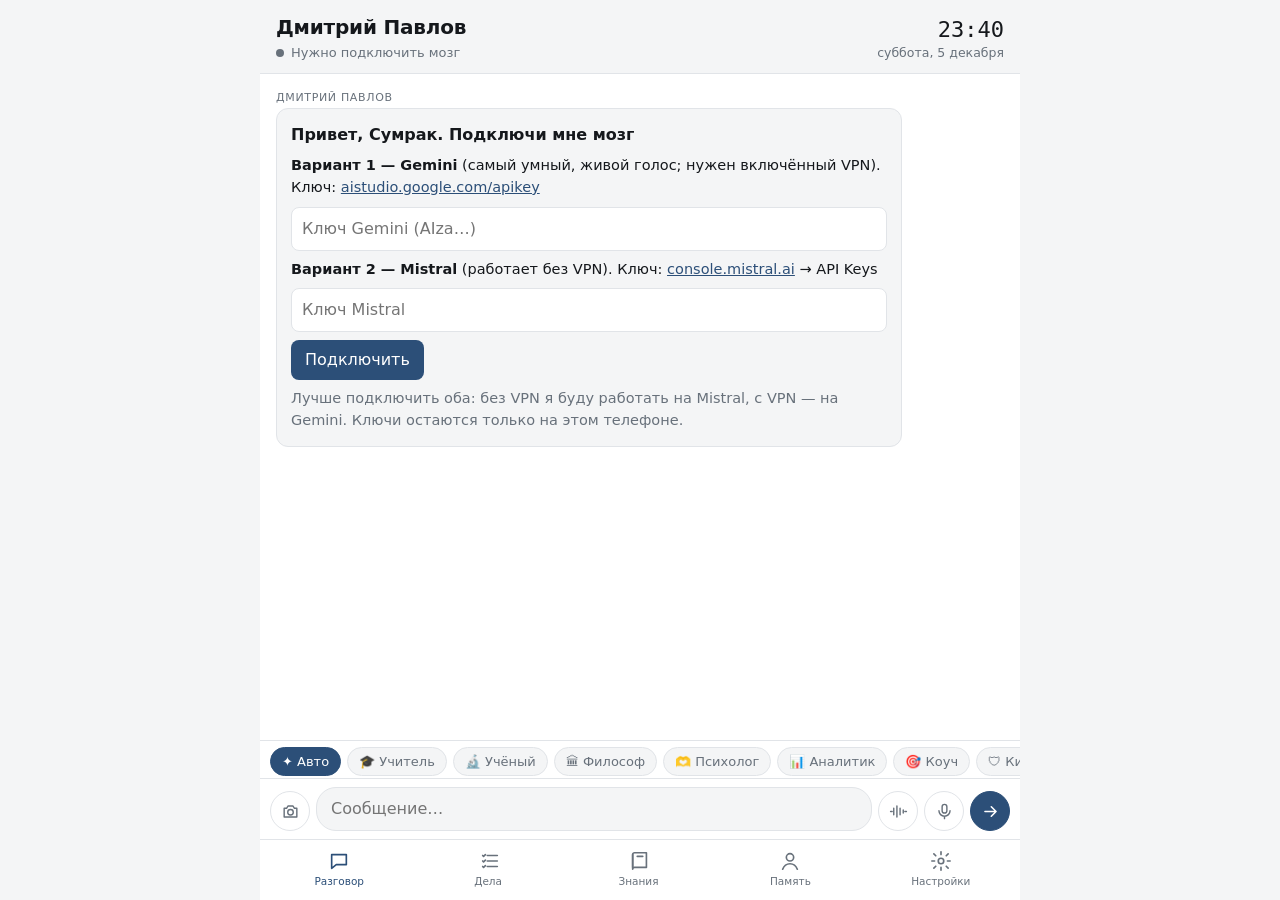
==== index.html @ 667df969 "3.10.0: исправления по независимому аудиту кода — безопасность, данные, надёжность Безопасность: - З" ====
<!doctype html>
<html lang="ru">
<head>
<meta charset="utf-8">
<meta name="viewport" content="width=device-width,initial-scale=1,viewport-fit=cover">
<title>Дмитрий Павлов</title>
<meta name="description" content="Личный ИИ-ассистент Сумрака">
<meta name="theme-color" content="#f4f5f6" media="(prefers-color-scheme: light)">
<meta name="theme-color" content="#0f1113" media="(prefers-color-scheme: dark)">
<meta name="apple-mobile-web-app-capable" content="yes">
<meta name="mobile-web-app-capable" content="yes">
<meta name="apple-mobile-web-app-title" content="Дмитрий">
<meta name="apple-mobile-web-app-status-bar-style" content="default">
<link rel="manifest" href="manifest.webmanifest">
<link rel="icon" href="icons/icon-192.png">
<link rel="apple-touch-icon" href="icons/apple-touch-icon.png">
<link rel="stylesheet" href="style.css">
</head>
<body data-tab="chat">
<div class="app">
  <header class="top">
    <div class="who">
      <h1>Дмитрий Павлов</h1>
      <p><span class="dot" id="dot"></span><span id="status">Готовлюсь…</span></p>
    </div>
    <div class="clock"><div class="t" id="time">--:--</div><div class="d" id="date"></div></div>
  </header>

  <main class="views">
    <!-- ============ Разговор ============ -->
    <section class="view chat" id="v-chat" aria-label="Разговор">
      <div class="log" id="log" aria-live="polite"></div>
      <div class="modes" id="modes" role="toolbar" aria-label="Режим"></div>
      <div class="hint" id="hint" hidden></div>
      <div class="voicebar" id="voiceBar" data-st="starting" hidden role="status" aria-live="polite">
        <div class="vb-level" aria-hidden="true"><i></i><i></i><i></i><i></i><i></i></div>
        <div class="vb-text"><b id="vbTitle">Включаю микрофон…</b><span id="vbSub"></span></div>
        <span class="vb-time" id="vbTime">0:00</span>
        <button type="button" class="vb-x" id="vbCancel" aria-label="Отменить запись">✕</button>
        <button type="button" class="vb-done" id="vbDone">Готово</button>
      </div>
      <div class="photo-prev" id="photoPrev" hidden><img id="photoImg" alt="Фото к сообщению"><span>Фото прикреплено</span><button type="button" class="x" id="photoDel" aria-label="Убрать фото">×</button></div>
      <form class="composer" id="form">
        <input type="file" id="photo" accept="image/*" hidden>
        <button type="button" class="ib" id="photoBtn" title="Фото" aria-label="Прикрепить фото">
          <svg viewBox="0 0 24 24" fill="none" stroke="currentColor" stroke-width="1.8" stroke-linecap="round" stroke-linejoin="round"><path d="M4 8h3l2-3h6l2 3h3v11H4z"/><circle cx="12" cy="13" r="3.5"/></svg>
        </button>
        <textarea id="input" rows="1" placeholder="Сообщение…" aria-label="Сообщение"></textarea>
        <button type="button" class="ib" id="talk" title="Голосовой разговор" aria-label="Голосовой разговор">
          <svg viewBox="0 0 24 24" fill="none" stroke="currentColor" stroke-width="1.8" stroke-linecap="round" stroke-linejoin="round"><path d="M2 12h2M6 8v8M10 5v14M14 8v8M18 10v4M22 12h-2"/></svg>
        </button>
        <button type="button" class="ib" id="mic" title="Сказать фразу" aria-label="Сказать фразу">
          <svg viewBox="0 0 24 24" fill="none" stroke="currentColor" stroke-width="1.8" stroke-linecap="round" stroke-linejoin="round"><rect x="9" y="3" width="6" height="11" rx="3"/><path d="M5 11a7 7 0 0 0 14 0M12 18v3"/></svg>
        </button>
        <button type="submit" class="ib primary" id="send" title="Отправить" aria-label="Отправить">
          <svg class="i-send" viewBox="0 0 24 24" fill="none" stroke="currentColor" stroke-width="2" stroke-linecap="round" stroke-linejoin="round"><path d="M5 12h14M13 6l6 6-6 6"/></svg>
          <svg class="i-stop" viewBox="0 0 24 24" fill="currentColor"><rect x="7" y="7" width="10" height="10" rx="2"/></svg>
        </button>
      </form>
    </section>

    <!-- ============ Дела ============ -->
    <section class="view page" id="v-tasks" aria-label="Дела">
      <h2>Дела и напоминания <span id="tstat"></span></h2>
      <ul class="list" id="tasks"></ul>
      <form class="add" id="addTask">
        <input id="newTask" placeholder="Новое дело" aria-label="Новое дело">
        <input id="newDue" type="datetime-local" aria-label="Когда напомнить">
        <select id="newRepeat" aria-label="Повтор">
          <option value="">Без повтора</option><option value="daily">Каждый день</option><option value="weekdays">По будням</option>
          <option value="weekly">Каждую неделю</option><option value="monthly">Каждый месяц</option><option value="yearly">Каждый год</option>
        </select>
        <button type="submit">Добавить</button>
      </form>
      <p class="small">⏰ отправляет дело во встроенные «Напоминания» iPhone — они звенят, даже когда приложение закрыто (настройка в «Настройки → Напоминания iPhone»).</p>
      <h2>Заметки <span id="nstat"></span></h2>
      <ul class="list" id="notes"></ul>
      <form class="add" id="addNote">
        <input id="newNote" placeholder="Быстрая заметка" aria-label="Новая заметка">
        <button type="submit">Сохранить</button>
      </form>
    </section>

    <!-- ============ Знания ============ -->
    <section class="view page" id="v-know" aria-label="Знания">
      <h2>Научить Дмитрия</h2>
      <p class="small">Дай мне материал — я изучу его, сделаю конспект и буду опираться на него в ответах. PDF и Word на сотни страниц читаю прямо на телефоне. Или просто скажи в разговоре: «Научись…».</p>
      <div class="seg" id="teachSeg">
        <button type="button" data-k="text" aria-pressed="true">Текст</button>
        <button type="button" data-k="url" aria-pressed="false">Ссылка</button>
        <button type="button" data-k="file" aria-pressed="false">Файл / фото</button>
      </div>
      <form class="field" id="teachForm">
        <input id="tTitle" placeholder="Название (необязательно)" aria-label="Название">
        <textarea id="tText" rows="5" placeholder="Вставь текст: конспект, статью, инструкцию, правила…" aria-label="Текст"></textarea>
        <input id="tUrl" type="url" placeholder="https://…" aria-label="Ссылка" hidden>
        <input id="tFile" type="file" accept=".txt,.md,.csv,.json,.pdf,.docx,image/*,text/*,application/pdf,application/vnd.openxmlformats-officedocument.wordprocessingml.document" aria-label="Файл" hidden>
        <div class="row-btns"><button type="submit" class="primary-btn" id="tGo">Изучить</button><span class="small" id="tOut"></span></div>
      </form>
      <h2>Изученные материалы <span id="dstat"></span></h2>
      <ul class="list" id="docs"></ul>

      <h2>Карточки для повторения <span id="cstat"></span></h2>
      <p class="small">Когда учишься, скажи «сделай карточки» — я составлю их и буду спрашивать по расписанию интервального повторения.</p>
      <div class="row-btns"><button type="button" class="primary-btn" id="reviewBtn">Повторить</button></div>

      <h2>Навыки <span id="sstat"></span></h2>
      <p class="small">Скажи: «Научись: когда я прошу план тренировки — …». Я перескажу, как понял, и сохраню после твоего «да».</p>
      <ul class="list" id="skills"></ul>

      <h2>Мои недочёты <span id="mistat"></span></h2>
      <p class="small">Самоанализ: ошибки, которые я заметил сам, по твоим поправкам и 👎, и при ежедневной самопроверке переписки. Спроси меня «в чём твои недочёты?» — расскажу по этому списку.</p>
      <div class="row-btns"><button type="button" id="selfReviewBtn">Проверить себя сейчас</button></div>
      <ul class="list" id="mistakes"></ul>

      <h2>Уроки <span id="lstat"></span></h2>
      <p class="small">Правила, которые я вывел из твоих поправок и оценок 👎.</p>
      <ul class="list" id="lessons"></ul>
    </section>

    <!-- ============ Память ============ -->
    <section class="view page" id="v-mem" aria-label="Память">
      <h2>Профиль Сумрака</h2>
      <p class="small">Главное о тебе — я держу это в голове всегда. Обновляю сам раз в день, можно поправить.</p>
      <div class="field">
        <label for="cProfile">Кто ты</label><textarea id="cProfile" rows="2"></textarea>
        <label for="cGoals">Цели и планы</label><textarea id="cGoals" rows="2"></textarea>
        <label for="cPeople">Близкие и важные люди</label><textarea id="cPeople" rows="2"></textarea>
        <label for="cPrefs">Как тебе удобно</label><textarea id="cPrefs" rows="2"></textarea>
        <div class="row-btns"><button type="button" id="saveCore">Сохранить профиль</button><button type="button" id="reflectNow">Обновить по памяти</button></div>
      </div>
      <h2>Мои выводы о тебе</h2>
      <ul class="list" id="insights"></ul>
      <h2>Что я о тебе знаю <span id="mstat"></span></h2>
      <ul class="list" id="facts"></ul>
      <form class="add" id="addFact">
        <input id="newFact" placeholder="Добавить факт о себе" aria-label="Новый факт">
        <button type="submit">Запомнить</button>
      </form>
      <div class="row-btns"><button type="button" id="tidy">Навести порядок в памяти</button></div>
      <h2>История наших разговоров</h2>
      <p class="diary" id="diary"></p>
    </section>

    <!-- ============ Настройки ============ -->
    <section class="view page" id="v-set" aria-label="Настройки">
      <h2>Мозг</h2>
      <div class="field">
        <label for="brain">Какую нейросеть использовать</label>
        <select id="brain">
          <option value="auto">Автоматически (лучшую доступную)</option>
          <option value="gemini">Gemini</option><option value="mistral">Mistral</option><option value="zai">Z.ai GLM</option><option value="openrouter">OpenRouter</option>
          <option value="claude">Claude</option><option value="custom">Своя</option>
        </select>
        <p class="small" id="brainNow"></p>
      </div>
      <details class="field" id="d-gemini">
        <summary>Gemini — самый умный, бесплатно, <b>нужен VPN</b> <span class="ok-mark" data-ok="geminiKey"></span></summary>
        <p class="small">Поиск Google, живой голос, распознавание речи, чтение фото и PDF. Ключ: <a href="https://aistudio.google.com/apikey" target="_blank" rel="noopener">aistudio.google.com/apikey</a> (с VPN).</p>
        <input id="geminiKey" type="password" autocomplete="off" placeholder="AIza…" aria-label="Ключ Gemini">
        <label for="geminiModel">Модель</label>
        <select id="geminiModel"><option value="auto">Автоматически — лучшая из доступных</option></select>
      </details>
      <details class="field" id="d-mistral">
        <summary>Mistral — бесплатно, <b>без VPN</b> <span class="ok-mark" data-ok="mistralKey"></span></summary>
        <p class="small">Работает из России. Регистрация: <a href="https://console.mistral.ai" target="_blank" rel="noopener">console.mistral.ai</a> → бесплатный план (Free / Experiment, нужен номер телефона) → API Keys → Create new key. Умеет распознавать речь.</p>
        <input id="mistralKey" type="password" autocomplete="off" placeholder="ключ Mistral" aria-label="Ключ Mistral">
        <label for="mistralModel">Модель</label>
        <select id="mistralModel"><option value="mistral-medium-latest">Medium — умная</option><option value="mistral-large-latest">Large — самая умная</option><option value="mistral-small-latest">Small — быстрая</option></select>
      </details>
      <details class="field" id="d-zai">
        <summary>Z.ai GLM — бесплатно, <b>без VPN</b> <span class="ok-mark" data-ok="zaiKey"></span></summary>
        <p class="small">Ключ: <a href="https://z.ai/manage-apikey/apikey-list" target="_blank" rel="noopener">z.ai</a> → API Keys. Бесплатная модель glm-4.7-flash.</p>
        <input id="zaiKey" type="password" autocomplete="off" placeholder="ключ Z.ai" aria-label="Ключ Z.ai">
      </details>
      <details class="field" id="d-openrouter">
        <summary>OpenRouter — бесплатные модели (DeepSeek, Qwen, Llama) <span class="ok-mark" data-ok="openrouterKey"></span></summary>
        <p class="small">Ещё один независимый бесплатный лимит. Регистрация: <a href="https://openrouter.ai" target="_blank" rel="noopener">openrouter.ai</a> (через Google или почту) → <a href="https://openrouter.ai/settings/keys" target="_blank" rel="noopener">Keys</a> → Create Key. Без пополнения — около 50 ответов в день; после разового пополнения на $10 — около 1000 в день (бесплатные модели деньги не тратят).</p>
        <input id="openrouterKey" type="password" autocomplete="off" placeholder="sk-or-…" aria-label="Ключ OpenRouter">
      </details>
      <details class="field" id="d-claude">
        <summary>Claude — платный ключ <span class="ok-mark" data-ok="claudeKey"></span></summary>
        <p class="small">Ключ: <a href="https://console.anthropic.com/settings/keys" target="_blank" rel="noopener">console.anthropic.com</a>.</p>
        <input id="claudeKey" type="password" autocomplete="off" placeholder="sk-ant-…" aria-label="Ключ Claude">
        <label for="claudeModel">Модель</label><input id="claudeModel" placeholder="claude-sonnet-5-5">
      </details>
      <details class="field" id="d-custom">
        <summary>Своя нейросеть (совместимая с OpenAI) <span class="ok-mark" data-ok="customKey"></span></summary>
        <input id="customBase" placeholder="Адрес API, например https://api.example.com/v1" aria-label="Адрес API">
        <input id="customKey" type="password" autocomplete="off" placeholder="Ключ" aria-label="Ключ">
        <input id="customModel" placeholder="Модель" aria-label="Модель">
      </details>
      <details class="field" id="d-tavily">
        <summary>Поиск в интернете для Mistral и Z.ai <span class="ok-mark" data-ok="tavilyKey"></span></summary>
        <p class="small">Gemini и Claude ищут сами. Для Mistral и Z.ai нужен бесплатный ключ Tavily (1000 поисков в месяц): <a href="https://app.tavily.com" target="_blank" rel="noopener">app.tavily.com</a>. Без него — поиск только по Википедии.</p>
        <input id="tavilyKey" type="password" autocomplete="off" placeholder="tvly-…" aria-label="Ключ Tavily">
      </details>

      <h2>Голос</h2>
      <div class="field">
        <label for="voiceMode">Чем говорит Дмитрий</label>
        <select id="voiceMode">
          <option value="local">Нейросеть на телефоне — естественный голос, бесплатно, без лимитов (рекомендую)</option>
          <option value="live">Живой голос Gemini (маленький дневной лимит)</option>
          <option value="ios">Встроенный голос iPhone</option>
        </select>
        <div id="localBox">
          <label for="piperVoice">Голос</label><select id="piperVoice"></select>
          <p class="small" id="localState">Проверяю…</p>
          <div class="row-btns">
            <button type="button" class="primary-btn" id="localGet">Скачать голос</button>
            <button type="button" id="localDel" hidden>Удалить</button>
          </div>
          <p class="small">Скачивается один раз с нашего сайта (VPN не нужен), около 90 МБ вместе с движком — лучше по Wi-Fi. Дальше голос работает прямо на телефоне, даже без интернета. Самый низкий и спокойный — «Руслан».</p>
          <label for="pace">Темп речи <span id="paceVal"></span></label>
          <input id="pace" type="range" min="0.8" max="1.4" step="0.02">
        </div>
        <div id="liveBox"><label for="liveVoice">Голос Gemini</label><select id="liveVoice"></select></div>
        <label for="iosVoice">Голос iPhone (запасной)</label><select id="iosVoice"></select>
        <p class="small">Мужской голос iPhone «Юрий»: Настройки → Универсальный доступ → Устный контент → Голоса → Русский → Юрий.</p>
        <label for="rate">Скорость голоса iPhone <span id="rateVal"></span></label>
        <input id="rate" type="range" min="0.7" max="1.4" step="0.05">
        <label for="sttMode">Распознавание речи</label>
        <select id="sttMode"><option value="auto">Нейросетью (надёжно на iPhone)</option><option value="ios">Встроенное в iOS</option></select>
        <div class="row-btns"><button type="button" id="testVoice">Проверить голос</button></div>
      </div>
      <label class="check"><input type="checkbox" id="speakOn"> Отвечать голосом в чате</label>
      <label class="check"><input type="checkbox" id="handsFree"> В голосовом разговоре слушать дальше без нажатий</label>
      <label class="check"><input type="checkbox" id="talkOnOpen"> Открывать Дмитрия сразу в голосовом разговоре</label>

      <h2>Поведение</h2>
      <label class="check"><input type="checkbox" id="briefing"> Утренняя сводка при первом открытии за день</label>
      <label class="check"><input type="checkbox" id="autoReminders"> Сразу отправлять новые напоминания в iPhone</label>

      <h2>Напоминания iPhone</h2>
      <p class="small">Чтобы напоминания звенели при закрытом приложении, один раз создай команду «ДП Напоминание»: <a href="guide.html#reminders" target="_blank" rel="noopener">инструкция</a>.</p>
      <div class="row-btns"><button type="button" id="testReminder">Проверить команду</button></div>

      <h2>Проверка системы</h2>
      <p class="small">Если что-то не работает — нажми, и я покажу, что именно.</p>
      <div class="row-btns"><button type="button" class="primary-btn" id="diagBtn">Проверить всё</button><button type="button" id="diagCopy" hidden>Скопировать отчёт</button></div>
      <ul class="list" id="diag"></ul>

      <h2>Данные</h2>
      <p class="small">Всё хранится только на этом телефоне. Делай резервную копию раз в неделю.</p>
      <div class="row-btns">
        <button type="button" id="backup">Сохранить копию</button>
        <button type="button" id="restoreBtn">Восстановить</button>
        <button type="button" id="clearChat">Очистить переписку</button>
      </div>
      <div id="restoreBox" hidden class="field">
        <input type="file" id="restoreFile" accept=".json,application/json,text/plain" aria-label="Файл копии">
        <textarea id="restoreText" rows="3" placeholder="…или вставь текст копии"></textarea>
        <div class="row-btns"><button type="button" id="restoreGo">Восстановить из текста</button></div>
      </div>
      <p class="small"><a href="guide.html" target="_blank" rel="noopener">Инструкция</a> · <span id="ver"></span></p>
    </section>
  </main>

  <nav class="tabbar" role="tablist">
    <button role="tab" data-tab="chat"><svg viewBox="0 0 24 24" fill="none" stroke="currentColor" stroke-width="1.8" stroke-linecap="round" stroke-linejoin="round"><path d="M4 5h16v11H9l-5 4z"/></svg><span>Разговор</span></button>
    <button role="tab" data-tab="tasks"><svg viewBox="0 0 24 24" fill="none" stroke="currentColor" stroke-width="1.8" stroke-linecap="round" stroke-linejoin="round"><path d="M9 6h11M9 12h11M9 18h11M4 6l1 1 2-2M4 12l1 1 2-2M4 18l1 1 2-2"/></svg><span>Дела<i id="tcount"></i></span></button>
    <button role="tab" data-tab="know"><svg viewBox="0 0 24 24" fill="none" stroke="currentColor" stroke-width="1.8" stroke-linecap="round" stroke-linejoin="round"><path d="M4 5a2 2 0 0 1 2-2h13v16H6a2 2 0 0 0-2 2z"/><path d="M4 19V5M9 7h6"/></svg><span>Знания<i id="kcount"></i></span></button>
    <button role="tab" data-tab="mem"><svg viewBox="0 0 24 24" fill="none" stroke="currentColor" stroke-width="1.8" stroke-linecap="round" stroke-linejoin="round"><circle cx="12" cy="8" r="4"/><path d="M4 21c1.5-4 4.5-6 8-6s6.5 2 8 6"/></svg><span>Память</span></button>
    <button role="tab" data-tab="set"><svg viewBox="0 0 24 24" fill="none" stroke="currentColor" stroke-width="1.8" stroke-linecap="round" stroke-linejoin="round"><circle cx="12" cy="12" r="3"/><path d="M12 2v3M12 19v3M4.2 4.2l2.1 2.1M17.7 17.7l2.1 2.1M2 12h3M19 12h3M4.2 19.8l2.1-2.1M17.7 6.3l2.1-2.1"/></svg><span>Настройки</span></button>
  </nav>
</div>

<!-- Голосовой разговор -->
<div class="talk" id="talkView" hidden role="dialog" aria-modal="true" aria-label="Голосовой разговор">
  <div class="talk-top"><span id="talkBrain"></span><button type="button" class="x big" id="talkClose" aria-label="Завершить разговор">×</button></div>
  <button type="button" class="orb" id="orb" aria-label="Говорить или прервать"><span class="orb-ring" id="orbRing"></span></button>
  <p class="talk-state" id="talkState" role="status" aria-live="polite">Нажми и говори</p>
  <p class="talk-text" id="talkText"></p>
  <p class="small talk-hint">Нажми на круг, чтобы перебить или заговорить. Скажи «стоп» или «хватит», чтобы закончить.</p>
</div>

<div class="toast" id="toast" hidden role="alert"><span id="toastText"></span><button type="button" id="toastOk">Понял</button></div>
<script type="module" src="js/main.js"></script>
</body>
</html>
---- style.css ----
/* Дмитрий Павлов — минималистичный интерфейс. Разговор на весь экран, нижняя панель вкладок как в приложениях iOS. */
:root{
  --bg:#f4f5f6; --surface:#ffffff; --line:#e1e4e8; --fg:#15181c; --muted:#68717b;
  --accent:#2c4f78; --accent-soft:#e7edf5; --ok:#2f7a4f; --warn:#a45a12; --on-accent:#ffffff;
  --font-body:-apple-system,"SF Pro Text","Onest",system-ui,"Segoe UI",Roboto,sans-serif;
  --font-mono:ui-monospace,"SF Mono",Menlo,Consolas,monospace;
  color-scheme:light;
}
@media (prefers-color-scheme:dark){:root{
  --bg:#0f1113; --surface:#171a1e; --line:#272c32; --fg:#e7e9ec; --muted:#8a939d;
  --accent:#8db2e0; --accent-soft:#1c2633; --ok:#6cc391; --warn:#e2a35c; --on-accent:#0f1113; color-scheme:dark}}

*{box-sizing:border-box}
html,body{height:100%;margin:0}
body{background:var(--bg);color:var(--fg);font-family:var(--font-body);font-size:16px;line-height:1.5;
  -webkit-text-size-adjust:100%;overscroll-behavior:none}
button,input,textarea,select{font:inherit;color:inherit}
button{cursor:pointer;-webkit-tap-highlight-color:transparent}
a{color:var(--accent)}
:focus-visible{outline:2px solid var(--accent);outline-offset:2px}
[hidden]{display:none!important}

.app{height:100%;display:flex;flex-direction:column;max-width:760px;margin:0 auto;
  padding-top:env(safe-area-inset-top,0px)}
.top{display:flex;align-items:flex-end;justify-content:space-between;gap:12px;
  padding:12px max(16px,env(safe-area-inset-right,0px)) 10px max(16px,env(safe-area-inset-left,0px))}
.who h1{margin:0;font-size:20px;font-weight:600;letter-spacing:-.01em}
.who p{margin:1px 0 0;color:var(--muted);font-size:13px;display:flex;align-items:center;gap:7px}
.dot{width:8px;height:8px;border-radius:50%;background:var(--muted);flex:none}
.dot.on{background:var(--ok)}
.dot.listen{background:var(--warn);animation:pulse 1.4s ease-in-out infinite}
@keyframes pulse{50%{opacity:.35}}
.clock{text-align:right}
.clock .t{font-family:var(--font-mono);font-size:22px;font-weight:500;font-variant-numeric:tabular-nums;line-height:1}
.clock .d{color:var(--muted);font-size:12.5px;margin-top:3px}

.views{flex:1;min-height:0;position:relative}
.view{position:absolute;inset:0;display:none}
body[data-tab="chat"] #v-chat,body[data-tab="tasks"] #v-tasks,body[data-tab="notes"] #v-notes,
body[data-tab="mem"] #v-mem,body[data-tab="set"] #v-set,body[data-tab="know"] #v-know{display:flex}

.chat{flex-direction:column;border-top:1px solid var(--line);background:var(--surface)}
.log{flex:1;overflow-y:auto;-webkit-overflow-scrolling:touch;display:flex;flex-direction:column;gap:14px;
  padding:16px max(16px,env(safe-area-inset-right,0px)) 16px max(16px,env(safe-area-inset-left,0px))}
.msg{max-width:86%;overflow-wrap:anywhere}
.msg.me{align-self:flex-end;background:var(--accent-soft);padding:9px 13px;border-radius:14px 14px 3px 14px;white-space:pre-wrap}
.msg.ai{align-self:flex-start}
.msg.ai .by{font-size:11px;letter-spacing:.06em;text-transform:uppercase;color:var(--muted);margin-bottom:2px}
.msg.sys{align-self:center;color:var(--muted);font-size:13.5px;text-align:center;max-width:94%}
.msg code{font-family:var(--font-mono);font-size:13.5px;background:var(--accent-soft);padding:0 4px;border-radius:4px}
.msg .src{margin-top:6px;display:flex;flex-wrap:wrap;gap:6px}
.msg .src a{font-size:12px;color:var(--muted);border:1px solid var(--line);border-radius:999px;padding:1px 9px;text-decoration:none;max-width:220px;white-space:nowrap;overflow:hidden;text-overflow:ellipsis}
.msg .acts{margin-top:8px;display:flex;flex-wrap:wrap;gap:6px}
.pill{font-size:13px;border:1px solid var(--line);background:var(--bg);border-radius:8px;padding:4px 10px}
.thinking{color:var(--muted)}
.card{border:1px solid var(--line);border-radius:12px;padding:14px;background:var(--bg);display:flex;flex-direction:column;gap:8px;max-width:100%}
.card h3{margin:0;font-size:16px}
.card p{margin:0;font-size:14.5px}
.card input{border:1px solid var(--line);border-radius:8px;padding:9px 10px;background:var(--surface);min-width:0}
.card button{align-self:flex-start;background:var(--accent);color:var(--on-accent);border:0;border-radius:8px;padding:8px 14px}

.photo-prev{display:flex;align-items:center;gap:10px;padding:6px 16px;font-size:13.5px;color:var(--muted)}
.photo-prev img{width:44px;height:44px;object-fit:cover;border-radius:8px;border:1px solid var(--line)}
.photo-prev .x{margin-left:auto}
.msg .thumb{display:block;max-width:180px;max-height:180px;border-radius:10px;margin-bottom:6px}
.grp{padding:10px 12px 4px;font-size:11.5px;letter-spacing:.07em;text-transform:uppercase;color:var(--muted);border-bottom:1px solid var(--line)}
.diary{white-space:pre-wrap;background:var(--surface);border:1px solid var(--line);border-radius:12px;padding:12px;margin:0;font-size:14.5px}
.add select{flex:1 1 140px;min-width:0;border:1px solid var(--line);background:var(--surface);border-radius:10px;padding:9px 11px}
.hint{font-size:13px;color:var(--muted);padding:0 16px 8px}
.composer{display:flex;gap:6px;align-items:flex-end;border-top:1px solid var(--line);
  padding:8px max(10px,env(safe-area-inset-right,0px)) 8px max(10px,env(safe-area-inset-left,0px));background:var(--surface)}
.composer textarea{flex:1;min-width:0;resize:none;border:1px solid var(--line);border-radius:20px;background:var(--bg);padding:9px 14px;max-height:140px;outline:none;font-size:16px}
.ib{width:40px;height:40px;flex:none;border-radius:50%;border:1px solid var(--line);background:var(--surface);display:grid;place-items:center;color:var(--muted)}
.ib svg{width:19px;height:19px}
.ib.primary{background:var(--accent);border-color:var(--accent);color:var(--on-accent)}
.ib.live{color:var(--warn);border-color:var(--warn);animation:pulse 1.2s ease-in-out infinite}
.ib .i-stop{display:none}
.ib.stop .i-send{display:none}
.ib.stop .i-stop{display:block}
.ib[aria-pressed="true"]{color:var(--accent);border-color:var(--accent);background:var(--accent-soft)}

.page{flex-direction:column;gap:10px;overflow-y:auto;-webkit-overflow-scrolling:touch;border-top:1px solid var(--line);
  padding:16px max(16px,env(safe-area-inset-right,0px)) 24px max(16px,env(safe-area-inset-left,0px))}
.page h2{margin:12px 0 2px;font-size:12.5px;font-weight:600;letter-spacing:.07em;text-transform:uppercase;color:var(--muted);display:flex;justify-content:space-between}
.page h2:first-child{margin-top:0}
.page h2 span{font-family:var(--font-mono);font-weight:400;letter-spacing:0}
.list{list-style:none;margin:0;padding:0;background:var(--surface);border:1px solid var(--line);border-radius:12px}
.list:empty{display:none}
.row{display:grid;grid-template-columns:22px minmax(0,1fr) auto;gap:10px;align-items:start;padding:10px 12px;border-bottom:1px solid var(--line)}
.row:last-child{border-bottom:0}
.row.nocheck{grid-template-columns:minmax(0,1fr) auto}
.row .tx{overflow-wrap:anywhere}
.row.done .tx{color:var(--muted);text-decoration:line-through}
.row .due{display:block;font-family:var(--font-mono);font-size:12.5px;color:var(--muted);font-variant-numeric:tabular-nums}
.row .due.over{color:var(--warn)}
.row input[type=checkbox]{width:18px;height:18px;margin:3px 0 0;accent-color:var(--accent)}
.row .btns{display:flex;gap:2px}
.x{background:none;border:0;color:var(--muted);padding:2px 6px;font-size:16px;line-height:1}
.empty{color:var(--muted);font-size:14.5px;margin:0;padding:12px;background:var(--surface);border:1px dashed var(--line);border-radius:12px}
.add{display:flex;gap:8px;flex-wrap:wrap}
.add input{flex:1 1 160px;min-width:0;border:1px solid var(--line);background:var(--surface);border-radius:10px;padding:9px 11px}
.add button,.row-btns button{border:1px solid var(--line);background:var(--surface);border-radius:10px;padding:9px 14px}
.small{font-size:13.5px;color:var(--muted);margin:0}
.field{display:flex;flex-direction:column;gap:6px;background:var(--surface);border:1px solid var(--line);border-radius:12px;padding:12px}
.field label{font-size:14px;font-weight:500}
.field input,.field select,#restoreText{border:1px solid var(--line);background:var(--bg);border-radius:10px;padding:9px 11px;min-width:0;width:100%}
.field input[type=range]{padding:0;border:0;background:none}
.check{display:flex;gap:10px;align-items:center;font-size:15px}
.check input{width:20px;height:20px;accent-color:var(--accent)}
.row-btns{display:flex;gap:8px;flex-wrap:wrap;align-items:center}

.tabbar{display:grid;grid-template-columns:repeat(5,1fr);border-top:1px solid var(--line);background:var(--surface);
  padding:4px max(4px,env(safe-area-inset-right,0px)) calc(4px + env(safe-area-inset-bottom,0px)) max(4px,env(safe-area-inset-left,0px))}
.tabbar button{background:none;border:0;display:flex;flex-direction:column;align-items:center;gap:2px;padding:6px 0;color:var(--muted);font-size:10.5px}
.tabbar button svg{width:22px;height:22px}
.tabbar button[aria-selected="true"]{color:var(--accent)}
.tabbar i{font-style:normal;font-family:var(--font-mono);margin-left:3px}

.toast{position:fixed;left:50%;transform:translateX(-50%);top:calc(12px + env(safe-area-inset-top,0px));background:var(--fg);color:var(--bg);
  padding:12px 16px;border-radius:12px;width:max-content;max-width:calc(100% - 32px);display:flex;gap:12px;align-items:center;z-index:20;box-shadow:0 8px 30px rgba(0,0,0,.2)}
.toast button{background:none;border:1px solid currentColor;color:inherit;border-radius:8px;padding:4px 10px;font-size:14px;flex:none}

@media (prefers-reduced-motion:no-preference){.msg{animation:in .18s ease-out}@keyframes in{from{opacity:.4;transform:translateY(3px)}}}
.voicebar{display:flex;align-items:center;gap:10px;margin:0 10px 8px;padding:10px 10px 10px 14px;border-radius:16px;
  background:var(--surface);border:1.5px solid var(--warn);box-shadow:0 2px 10px rgba(0,0,0,.08)}
.voicebar[hidden]{display:none}
.vb-level{display:flex;align-items:center;gap:3px;height:28px;flex:none}
.vb-level i{display:block;width:4px;height:6px;border-radius:2px;background:var(--warn);transition:height .08s linear}
.vb-text{flex:1;min-width:0;display:flex;flex-direction:column;line-height:1.25}
.vb-text b{font-size:15px;font-weight:600}
.vb-text span{font-size:12.5px;color:var(--muted);overflow:hidden;text-overflow:ellipsis;white-space:nowrap}
.vb-time{font-family:var(--font-mono);font-size:13px;color:var(--muted);flex:none}
.vb-x{width:36px;height:36px;flex:none;border-radius:50%;border:1px solid var(--line);background:var(--bg);color:var(--muted);font-size:15px}
.vb-done{flex:none;height:38px;padding:0 16px;border-radius:19px;border:0;background:var(--accent);color:var(--on-accent);font-weight:600;font-size:15px}
.voicebar[data-st="starting"] .vb-level i{opacity:.35}
.voicebar[data-st="transcribing"]{border-color:var(--accent)}
.voicebar[data-st="transcribing"] .vb-level i{background:var(--accent);animation:vbwave 1s ease-in-out infinite}
.voicebar[data-st="transcribing"] .vb-level i:nth-child(2){animation-delay:.1s}
.voicebar[data-st="transcribing"] .vb-level i:nth-child(3){animation-delay:.2s}
.voicebar[data-st="transcribing"] .vb-level i:nth-child(4){animation-delay:.3s}
.voicebar[data-st="transcribing"] .vb-level i:nth-child(5){animation-delay:.4s}
.voicebar[data-st="transcribing"] .vb-done,.voicebar[data-st="transcribing"] .vb-time,.voicebar[data-st="miss"] .vb-done{display:none}
.voicebar[data-st="miss"]{border-color:var(--line)}
@keyframes vbwave{0%,100%{height:6px}50%{height:20px}}
@media (prefers-reduced-motion:reduce){.dot.listen,.ib.live,.voicebar .vb-level i{animation:none}}

/* ---------- Версия 3 ---------- */
.dot.busy{background:var(--accent);animation:pulse 1.2s ease-in-out infinite}
.msg .by span{text-transform:none;letter-spacing:0;opacity:.8}
.msg.temp{opacity:.75}
.msg .answer{margin-top:8px;padding-top:8px;border-top:1px dashed var(--line)}
.memnote{margin-top:6px;font-size:12.5px;color:var(--muted)}
.pill.on{border-color:var(--accent);color:var(--accent);background:var(--accent-soft)}
.why{margin-top:8px}
.modes{display:flex;gap:6px;overflow-x:auto;-webkit-overflow-scrolling:touch;scrollbar-width:none;
  padding:6px max(10px,env(safe-area-inset-right,0px)) 2px max(10px,env(safe-area-inset-left,0px));border-top:1px solid var(--line)}
.modes::-webkit-scrollbar{display:none}
.chip{flex:none;background:var(--bg);border:1px solid var(--line);border-radius:999px;padding:4px 11px;font-size:13px;color:var(--muted);white-space:nowrap}
.chip.on{background:var(--accent);border-color:var(--accent);color:var(--on-accent)}
.modes .sep{flex:none;width:1px;background:var(--line);margin:2px 2px}
.seg{display:flex;border:1px solid var(--line);border-radius:10px;overflow:hidden;background:var(--surface)}
.seg button{flex:1;background:none;border:0;padding:9px 6px;font-size:14px;color:var(--muted)}
.seg button[aria-pressed="true"]{background:var(--accent-soft);color:var(--accent);font-weight:600}
.field textarea{border:1px solid var(--line);background:var(--bg);border-radius:10px;padding:9px 11px;width:100%;resize:vertical;font-size:16px}
.primary-btn{background:var(--accent)!important;color:var(--on-accent)!important;border-color:var(--accent)!important}
.row-btns button:disabled{opacity:.55}
details.field summary{cursor:pointer;font-weight:500;list-style:none;display:flex;gap:6px;align-items:baseline;flex-wrap:wrap}
details.field summary::-webkit-details-marker{display:none}
details.field summary::before{content:"›";display:inline-block;width:10px;color:var(--muted);transition:transform .15s}
details.field[open] summary::before{transform:rotate(90deg)}
details.field[open] summary{margin-bottom:6px}
.ok-mark{color:var(--ok);font-weight:700}
.row details summary{cursor:pointer}
.pre{white-space:pre-wrap;margin-top:6px}

.talk{position:fixed;inset:0;z-index:30;background:var(--bg);display:flex;flex-direction:column;align-items:center;justify-content:center;gap:18px;
  padding:calc(16px + env(safe-area-inset-top,0px)) max(20px,env(safe-area-inset-right,0px)) calc(24px + env(safe-area-inset-bottom,0px)) max(20px,env(safe-area-inset-left,0px));text-align:center}
.talk-top{position:absolute;top:calc(12px + env(safe-area-inset-top,0px));left:max(16px,env(safe-area-inset-left,0px));right:max(16px,env(safe-area-inset-right,0px));display:flex;justify-content:space-between;align-items:center;color:var(--muted);font-size:13px}
.x.big{font-size:30px;opacity:.7;padding:4px 10px}
.orb{position:relative;width:min(56vw,230px);aspect-ratio:1;max-width:100%;border-radius:50%;border:0;background:var(--accent);background:radial-gradient(circle at 35% 30%,color-mix(in srgb,var(--accent) 55%,var(--surface)),var(--accent));box-shadow:0 10px 40px color-mix(in srgb,var(--accent) 35%,transparent)}
.orb-ring{position:absolute;inset:-14px;border-radius:50%;border:2px solid var(--accent);opacity:.35;transition:transform .08s linear}
.talk[data-phase="thinking"] .orb,.talk[data-phase="transcribing"] .orb{animation:breathe 1.6s ease-in-out infinite}
.talk[data-phase="speaking"] .orb-ring{animation:ripple 1.4s ease-out infinite}
.talk[data-phase="idle"] .orb{filter:saturate(.4)}
@keyframes breathe{50%{transform:scale(.92)}}
@keyframes ripple{from{transform:scale(1);opacity:.5}to{transform:scale(1.35);opacity:0}}
.talk-state{margin:0;font-size:19px;font-weight:600}
.talk-text{margin:0;max-width:34ch;color:var(--muted);font-size:15px;max-height:30vh;overflow-y:auto}
.talk-hint{max-width:34ch}
@media (prefers-reduced-motion:reduce){.talk .orb,.talk .orb-ring{animation:none!important}}
#diag .due{font-family:inherit;font-size:13.5px}
.errinfo{margin-top:6px;font-size:12.5px;color:var(--muted)}
.errinfo pre{white-space:pre-wrap;overflow-wrap:anywhere;font-family:var(--font-mono);font-size:11.5px;margin:6px 0 0;background:var(--bg);border:1px solid var(--line);border-radius:8px;padding:8px}
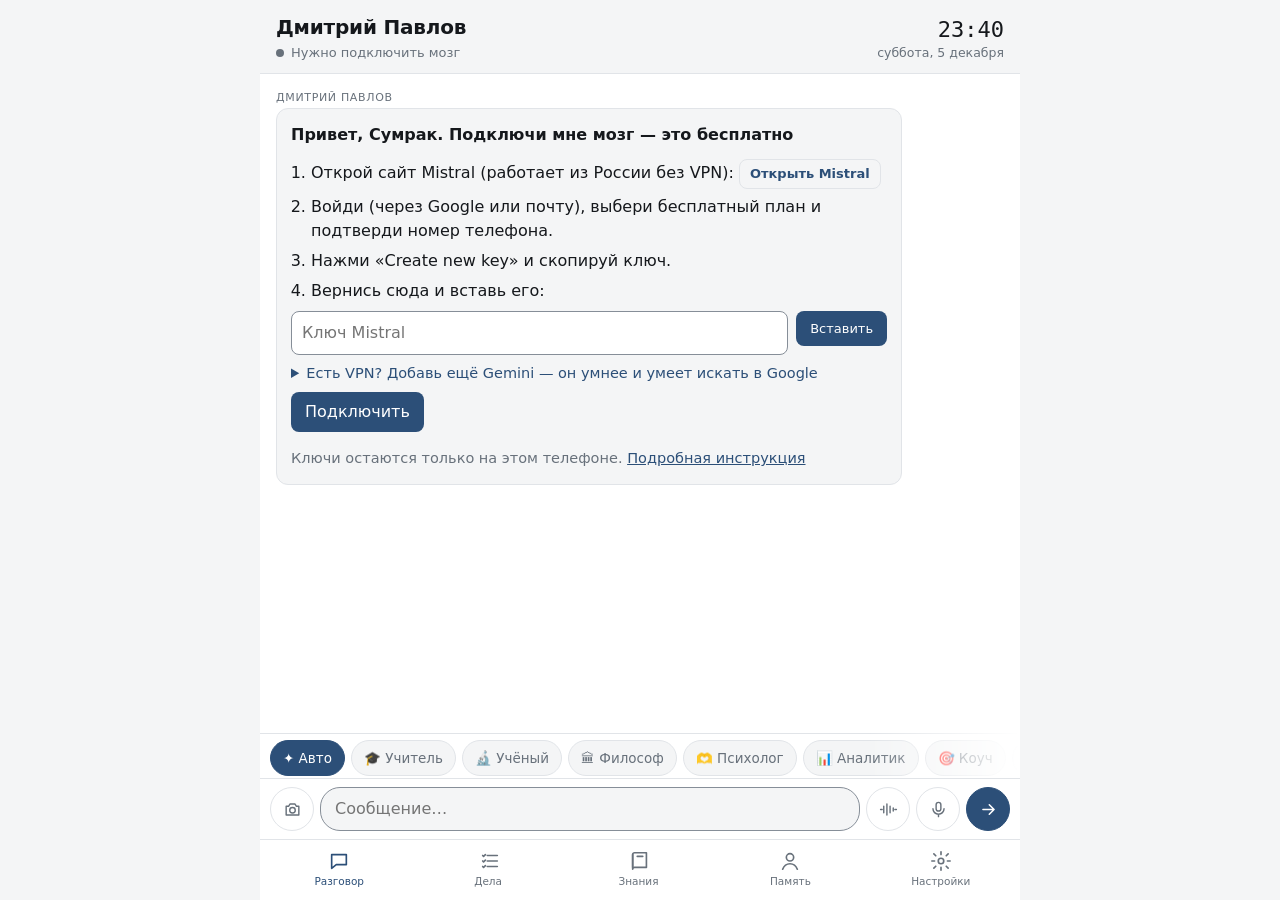
==== commit f2493a3d: "3.13.0: удобство — по UX-аудиту на ширине iPhone (320–390 px, светлая и тёмная тема) - Инструкция от" ====
--- a/index.html
+++ b/index.html
@@ -2,6 +2,7 @@
 <html lang="ru">
 <head>
 <meta charset="utf-8">
+<meta name="robots" content="noindex,nofollow">
 <meta name="viewport" content="width=device-width,initial-scale=1,viewport-fit=cover">
 <title>Дмитрий Павлов</title>
 <meta name="description" content="Личный ИИ-ассистент Сумрака">
@@ -65,8 +66,8 @@
       <ul class="list" id="tasks"></ul>
       <form class="add" id="addTask">
         <input id="newTask" placeholder="Новое дело" aria-label="Новое дело">
-        <input id="newDue" type="datetime-local" aria-label="Когда напомнить">
-        <select id="newRepeat" aria-label="Повтор">
+        <label class="due-lbl">Когда напомнить <span class="small">(необязательно)</span><input id="newDue" type="datetime-local"></label>
+        <select id="newRepeat" aria-label="Повтор" disabled title="Сначала выбери, когда напомнить">
           <option value="">Без повтора</option><option value="daily">Каждый день</option><option value="weekdays">По будням</option>
           <option value="weekly">Каждую неделю</option><option value="monthly">Каждый месяц</option><option value="yearly">Каждый год</option>
         </select>
@@ -168,6 +169,7 @@
         <label for="mistralModel">Модель</label>
         <select id="mistralModel"><option value="mistral-medium-latest">Medium — умная</option><option value="mistral-large-latest">Large — самая умная</option><option value="mistral-small-latest">Small — быстрая</option></select>
       </details>
+      <p class="small group-note">Дополнительно, по желанию — каждая следующая нейросеть добавляет свой бесплатный лимит:</p>
       <details class="field" id="d-zai">
         <summary>Z.ai GLM — бесплатно, <b>без VPN</b> <span class="ok-mark" data-ok="zaiKey"></span></summary>
         <p class="small">Ключ: <a href="https://z.ai/manage-apikey/apikey-list" target="_blank" rel="noopener">z.ai</a> → API Keys. Бесплатная модель glm-4.7-flash.</p>
@@ -233,7 +235,7 @@
       <label class="check"><input type="checkbox" id="autoReminders"> Сразу отправлять новые напоминания в iPhone</label>
 
       <h2>Напоминания iPhone</h2>
-      <p class="small">Чтобы напоминания звенели при закрытом приложении, один раз создай команду «ДП Напоминание»: <a href="guide.html#reminders" target="_blank" rel="noopener">инструкция</a>.</p>
+      <p class="small">Чтобы напоминания звенели при закрытом приложении, один раз создай команду «ДП Напоминание»: <a href="guide.html#reminders">инструкция</a>.</p>
       <div class="row-btns"><button type="button" id="testReminder">Проверить команду</button></div>
 
       <h2>Проверка системы</h2>
@@ -242,18 +244,18 @@
       <ul class="list" id="diag"></ul>
 
       <h2>Данные</h2>
-      <p class="small">Всё хранится только на этом телефоне. Делай резервную копию раз в неделю.</p>
+      <p class="small">Всё хранится только на этом телефоне. Делай резервную копию раз в неделю. <span id="lastBackup"></span></p>
       <div class="row-btns">
         <button type="button" id="backup">Сохранить копию</button>
         <button type="button" id="restoreBtn">Восстановить</button>
-        <button type="button" id="clearChat">Очистить переписку</button>
+        <button type="button" id="clearChat" class="danger">Очистить переписку</button>
       </div>
       <div id="restoreBox" hidden class="field">
         <input type="file" id="restoreFile" accept=".json,application/json,text/plain" aria-label="Файл копии">
         <textarea id="restoreText" rows="3" placeholder="…или вставь текст копии"></textarea>
         <div class="row-btns"><button type="button" id="restoreGo">Восстановить из текста</button></div>
       </div>
-      <p class="small"><a href="guide.html" target="_blank" rel="noopener">Инструкция</a> · <span id="ver"></span></p>
+      <p class="small"><a href="guide.html">Инструкция</a> · <span id="ver"></span></p>
     </section>
   </main>
 
@@ -269,10 +271,11 @@
 <!-- Голосовой разговор -->
 <div class="talk" id="talkView" hidden role="dialog" aria-modal="true" aria-label="Голосовой разговор">
   <div class="talk-top"><span id="talkBrain"></span><button type="button" class="x big" id="talkClose" aria-label="Завершить разговор">×</button></div>
-  <button type="button" class="orb" id="orb" aria-label="Говорить или прервать"><span class="orb-ring" id="orbRing"></span></button>
+  <button type="button" class="orb" id="orb" aria-label="Говорить или прервать"><span class="orb-ring" id="orbRing"></span><svg class="orb-mic" viewBox="0 0 24 24" fill="none" stroke="currentColor" stroke-width="1.6" stroke-linecap="round" stroke-linejoin="round" aria-hidden="true"><rect x="9" y="3" width="6" height="11" rx="3"/><path d="M5 11a7 7 0 0 0 14 0M12 18v3"/></svg></button>
   <p class="talk-state" id="talkState" role="status" aria-live="polite">Нажми и говори</p>
   <p class="talk-text" id="talkText"></p>
   <p class="small talk-hint">Нажми на круг, чтобы перебить или заговорить. Скажи «стоп» или «хватит», чтобы закончить.</p>
+  <button type="button" class="talk-type" id="talkType" hidden>Написать текстом</button>
 </div>
 
 <div class="toast" id="toast" hidden role="alert"><span id="toastText"></span><button type="button" id="toastOk">Понял</button></div>
--- a/style.css
+++ b/style.css
@@ -1,13 +1,13 @@
 /* Дмитрий Павлов — минималистичный интерфейс. Разговор на весь экран, нижняя панель вкладок как в приложениях iOS. */
 :root{
-  --bg:#f4f5f6; --surface:#ffffff; --line:#e1e4e8; --fg:#15181c; --muted:#68717b;
+  --bg:#f4f5f6; --surface:#ffffff; --line:#e1e4e8; --field:#868e98; --fg:#15181c; --muted:#68717b;
   --accent:#2c4f78; --accent-soft:#e7edf5; --ok:#2f7a4f; --warn:#a45a12; --on-accent:#ffffff;
   --font-body:-apple-system,"SF Pro Text","Onest",system-ui,"Segoe UI",Roboto,sans-serif;
   --font-mono:ui-monospace,"SF Mono",Menlo,Consolas,monospace;
   color-scheme:light;
 }
 @media (prefers-color-scheme:dark){:root{
-  --bg:#0f1113; --surface:#171a1e; --line:#272c32; --fg:#e7e9ec; --muted:#8a939d;
+  --bg:#0f1113; --surface:#171a1e; --line:#272c32; --field:#67707b; --fg:#e7e9ec; --muted:#8a939d;
   --accent:#8db2e0; --accent-soft:#1c2633; --ok:#6cc391; --warn:#e2a35c; --on-accent:#0f1113; color-scheme:dark}}
 
 *{box-sizing:border-box}
@@ -28,6 +28,7 @@
 .who p{margin:1px 0 0;color:var(--muted);font-size:13px;display:flex;align-items:center;gap:7px}
 .dot{width:8px;height:8px;border-radius:50%;background:var(--muted);flex:none}
 .dot.on{background:var(--ok)}
+.dot.warn{background:var(--warn)}
 .dot.listen{background:var(--warn);animation:pulse 1.4s ease-in-out infinite}
 @keyframes pulse{50%{opacity:.35}}
 .clock{text-align:right}
@@ -56,7 +57,7 @@
 .card{border:1px solid var(--line);border-radius:12px;padding:14px;background:var(--bg);display:flex;flex-direction:column;gap:8px;max-width:100%}
 .card h3{margin:0;font-size:16px}
 .card p{margin:0;font-size:14.5px}
-.card input{border:1px solid var(--line);border-radius:8px;padding:9px 10px;background:var(--surface);min-width:0}
+.card input{border:1px solid var(--field);border-radius:8px;padding:9px 10px;background:var(--surface);min-width:0}
 .card button{align-self:flex-start;background:var(--accent);color:var(--on-accent);border:0;border-radius:8px;padding:8px 14px}
 
 .photo-prev{display:flex;align-items:center;gap:10px;padding:6px 16px;font-size:13.5px;color:var(--muted)}
@@ -65,12 +66,12 @@
 .msg .thumb{display:block;max-width:180px;max-height:180px;border-radius:10px;margin-bottom:6px}
 .grp{padding:10px 12px 4px;font-size:11.5px;letter-spacing:.07em;text-transform:uppercase;color:var(--muted);border-bottom:1px solid var(--line)}
 .diary{white-space:pre-wrap;background:var(--surface);border:1px solid var(--line);border-radius:12px;padding:12px;margin:0;font-size:14.5px}
-.add select{flex:1 1 140px;min-width:0;border:1px solid var(--line);background:var(--surface);border-radius:10px;padding:9px 11px}
+.add select{flex:1 1 140px;min-width:0;border:1px solid var(--field);background:var(--surface);border-radius:10px;padding:9px 11px}
 .hint{font-size:13px;color:var(--muted);padding:0 16px 8px}
 .composer{display:flex;gap:6px;align-items:flex-end;border-top:1px solid var(--line);
   padding:8px max(10px,env(safe-area-inset-right,0px)) 8px max(10px,env(safe-area-inset-left,0px));background:var(--surface)}
-.composer textarea{flex:1;min-width:0;resize:none;border:1px solid var(--line);border-radius:20px;background:var(--bg);padding:9px 14px;max-height:140px;outline:none;font-size:16px}
-.ib{width:40px;height:40px;flex:none;border-radius:50%;border:1px solid var(--line);background:var(--surface);display:grid;place-items:center;color:var(--muted)}
+.composer textarea{flex:1;min-width:0;resize:none;border:1px solid var(--field);border-radius:20px;background:var(--bg);padding:9px 14px;max-height:140px;outline:none;font-size:16px}
+.ib{width:44px;height:44px;flex:none;border-radius:50%;border:1px solid var(--line);background:var(--surface);display:grid;place-items:center;color:var(--muted)}
 .ib svg{width:19px;height:19px}
 .ib.primary{background:var(--accent);border-color:var(--accent);color:var(--on-accent)}
 .ib.live{color:var(--warn);border-color:var(--warn);animation:pulse 1.2s ease-in-out infinite}
@@ -96,16 +97,19 @@
 .row input[type=checkbox]{width:18px;height:18px;margin:3px 0 0;accent-color:var(--accent)}
 .row .btns{display:flex;gap:2px}
 .x{background:none;border:0;color:var(--muted);padding:2px 6px;font-size:16px;line-height:1}
+.row .x.armed{color:var(--warn);font-size:14px;font-weight:600}
+.row .x{min-width:44px;min-height:44px;margin:-10px -6px -10px 0;display:inline-grid;place-items:center;font-size:18px}   /* палец попадает уверенно */
 .empty{color:var(--muted);font-size:14.5px;margin:0;padding:12px;background:var(--surface);border:1px dashed var(--line);border-radius:12px}
 .add{display:flex;gap:8px;flex-wrap:wrap}
-.add input{flex:1 1 160px;min-width:0;border:1px solid var(--line);background:var(--surface);border-radius:10px;padding:9px 11px}
+.add input{flex:1 1 160px;min-width:0;border:1px solid var(--field);background:var(--surface);border-radius:10px;padding:9px 11px}
 .add button,.row-btns button{border:1px solid var(--line);background:var(--surface);border-radius:10px;padding:9px 14px}
 .small{font-size:13.5px;color:var(--muted);margin:0}
 .field{display:flex;flex-direction:column;gap:6px;background:var(--surface);border:1px solid var(--line);border-radius:12px;padding:12px}
 .field label{font-size:14px;font-weight:500}
-.field input,.field select,#restoreText{border:1px solid var(--line);background:var(--bg);border-radius:10px;padding:9px 11px;min-width:0;width:100%}
+.field input,.field select,#restoreText{border:1px solid var(--field);background:var(--bg);border-radius:10px;padding:9px 11px;min-width:0;width:100%}
 .field input[type=range]{padding:0;border:0;background:none}
 .check{display:flex;gap:10px;align-items:center;font-size:15px}
+.check input{flex:none;width:20px;height:20px}
 .check input{width:20px;height:20px;accent-color:var(--accent)}
 .row-btns{display:flex;gap:8px;flex-wrap:wrap;align-items:center}
 
@@ -116,7 +120,7 @@
 .tabbar button[aria-selected="true"]{color:var(--accent)}
 .tabbar i{font-style:normal;font-family:var(--font-mono);margin-left:3px}
 
-.toast{position:fixed;left:50%;transform:translateX(-50%);top:calc(12px + env(safe-area-inset-top,0px));background:var(--fg);color:var(--bg);
+.toast{position:fixed;left:50%;transform:translateX(-50%);bottom:calc(150px + env(safe-area-inset-bottom,0px));background:var(--fg);color:var(--bg);
   padding:12px 16px;border-radius:12px;width:max-content;max-width:calc(100% - 32px);display:flex;gap:12px;align-items:center;z-index:20;box-shadow:0 8px 30px rgba(0,0,0,.2)}
 .toast button{background:none;border:1px solid currentColor;color:inherit;border-radius:8px;padding:4px 10px;font-size:14px;flex:none}
 
@@ -128,7 +132,10 @@
 .vb-level i{display:block;width:4px;height:6px;border-radius:2px;background:var(--warn);transition:height .08s linear}
 .vb-text{flex:1;min-width:0;display:flex;flex-direction:column;line-height:1.25}
 .vb-text b{font-size:15px;font-weight:600}
-.vb-text span{font-size:12.5px;color:var(--muted);overflow:hidden;text-overflow:ellipsis;white-space:nowrap}
+.vb-text span{font-size:12.5px;color:var(--muted);overflow:hidden;display:-webkit-box;-webkit-line-clamp:2;-webkit-box-orient:vertical}
+.due-lbl{flex:1 1 200px;min-width:0;display:flex;flex-direction:column;gap:4px;font-size:13px;color:var(--muted)}
+.due-lbl input{width:100%;min-height:42px;color:var(--fg)}
+.add select:disabled{opacity:.55}
 .vb-time{font-family:var(--font-mono);font-size:13px;color:var(--muted);flex:none}
 .vb-x{width:36px;height:36px;flex:none;border-radius:50%;border:1px solid var(--line);background:var(--bg);color:var(--muted);font-size:15px}
 .vb-done{flex:none;height:38px;padding:0 16px;border-radius:19px;border:0;background:var(--accent);color:var(--on-accent);font-weight:600;font-size:15px}
@@ -155,18 +162,20 @@
 .modes{display:flex;gap:6px;overflow-x:auto;-webkit-overflow-scrolling:touch;scrollbar-width:none;
   padding:6px max(10px,env(safe-area-inset-right,0px)) 2px max(10px,env(safe-area-inset-left,0px));border-top:1px solid var(--line)}
 .modes::-webkit-scrollbar{display:none}
-.chip{flex:none;background:var(--bg);border:1px solid var(--line);border-radius:999px;padding:4px 11px;font-size:13px;color:var(--muted);white-space:nowrap}
+/* Ряд листается вбок: правый край затухает — видно, что дальше есть ещё (пропадает, когда долистал) */
+.modes.more{-webkit-mask-image:linear-gradient(to right,#000 80%,transparent);mask-image:linear-gradient(to right,#000 80%,transparent)}
+.chip{flex:none;background:var(--bg);border:1px solid var(--line);border-radius:999px;padding:4px 12px;min-height:36px;font-size:13.5px;color:var(--muted);white-space:nowrap}
 .chip.on{background:var(--accent);border-color:var(--accent);color:var(--on-accent)}
 .modes .sep{flex:none;width:1px;background:var(--line);margin:2px 2px}
 .seg{display:flex;border:1px solid var(--line);border-radius:10px;overflow:hidden;background:var(--surface)}
 .seg button{flex:1;background:none;border:0;padding:9px 6px;font-size:14px;color:var(--muted)}
 .seg button[aria-pressed="true"]{background:var(--accent-soft);color:var(--accent);font-weight:600}
-.field textarea{border:1px solid var(--line);background:var(--bg);border-radius:10px;padding:9px 11px;width:100%;resize:vertical;font-size:16px}
+.field textarea{border:1px solid var(--field);background:var(--bg);border-radius:10px;padding:9px 11px;width:100%;resize:vertical;font-size:16px}
 .primary-btn{background:var(--accent)!important;color:var(--on-accent)!important;border-color:var(--accent)!important}
 .row-btns button:disabled{opacity:.55}
-details.field summary{cursor:pointer;font-weight:500;list-style:none;display:flex;gap:6px;align-items:baseline;flex-wrap:wrap}
+details.field summary{cursor:pointer;font-weight:500;list-style:none;display:block;position:relative;padding-left:16px}
 details.field summary::-webkit-details-marker{display:none}
-details.field summary::before{content:"›";display:inline-block;width:10px;color:var(--muted);transition:transform .15s}
+details.field summary::before{content:"›";position:absolute;left:0;top:0;width:10px;color:var(--muted);transition:transform .15s}
 details.field[open] summary::before{transform:rotate(90deg)}
 details.field[open] summary{margin-bottom:6px}
 .ok-mark{color:var(--ok);font-weight:700}
@@ -181,7 +190,13 @@
 .orb-ring{position:absolute;inset:-14px;border-radius:50%;border:2px solid var(--accent);opacity:.35;transition:transform .08s linear}
 .talk[data-phase="thinking"] .orb,.talk[data-phase="transcribing"] .orb{animation:breathe 1.6s ease-in-out infinite}
 .talk[data-phase="speaking"] .orb-ring{animation:ripple 1.4s ease-out infinite}
-.talk[data-phase="idle"] .orb{filter:saturate(.4)}
+/* Ждёт касания — круг яркий, с микрофоном и мягкой пульсацией: «нажми меня», а не «выключено» */
+.talk[data-phase="idle"] .orb{animation:breathe 2.4s ease-in-out infinite}
+.orb-mic{position:absolute;inset:0;margin:auto;width:28%;height:28%;color:var(--on-accent);opacity:0;transition:opacity .2s}
+.talk[data-phase="idle"] .orb-mic{opacity:.95}
+.talk.err .talk-hint{display:none}
+.talk-type{border:1px solid var(--field);background:var(--surface);color:var(--fg);border-radius:12px;padding:11px 18px;font-size:16px;min-height:44px}
+#talkClose{min-width:44px;min-height:44px}
 @keyframes breathe{50%{transform:scale(.92)}}
 @keyframes ripple{from{transform:scale(1);opacity:.5}to{transform:scale(1.35);opacity:0}}
 .talk-state{margin:0;font-size:19px;font-weight:600}
@@ -191,3 +206,14 @@
 #diag .due{font-family:inherit;font-size:13.5px}
 .errinfo{margin-top:6px;font-size:12.5px;color:var(--muted)}
 .errinfo pre{white-space:pre-wrap;overflow-wrap:anywhere;font-family:var(--font-mono);font-size:11.5px;margin:6px 0 0;background:var(--bg);border:1px solid var(--line);border-radius:8px;padding:8px}
+
+/* Узкий экран (iPhone SE, 320–360 px): кнопки чуть меньше, чтобы поле ввода не сжималось до «Сообщени» */
+@media (max-width:360px){.ib{width:38px;height:38px}.composer{gap:4px}}
+.steps{margin:0;padding-left:20px;display:flex;flex-direction:column;gap:6px}
+.steps .pill{display:inline-block;margin-top:4px;text-decoration:none;color:var(--accent);font-weight:600}
+.key-row{display:flex;gap:8px}.key-row input{flex:1;min-width:0}
+.more-key summary{cursor:pointer;color:var(--accent);font-size:14.5px}
+.more-key[open] summary{margin-bottom:6px}
+.row-btns button.danger{color:#b3261e;border-color:color-mix(in srgb,#b3261e 45%,var(--line))}
+@media (prefers-color-scheme:dark){.row-btns button.danger{color:#f2a19b}}
+.group-note{margin:6px 2px 0}
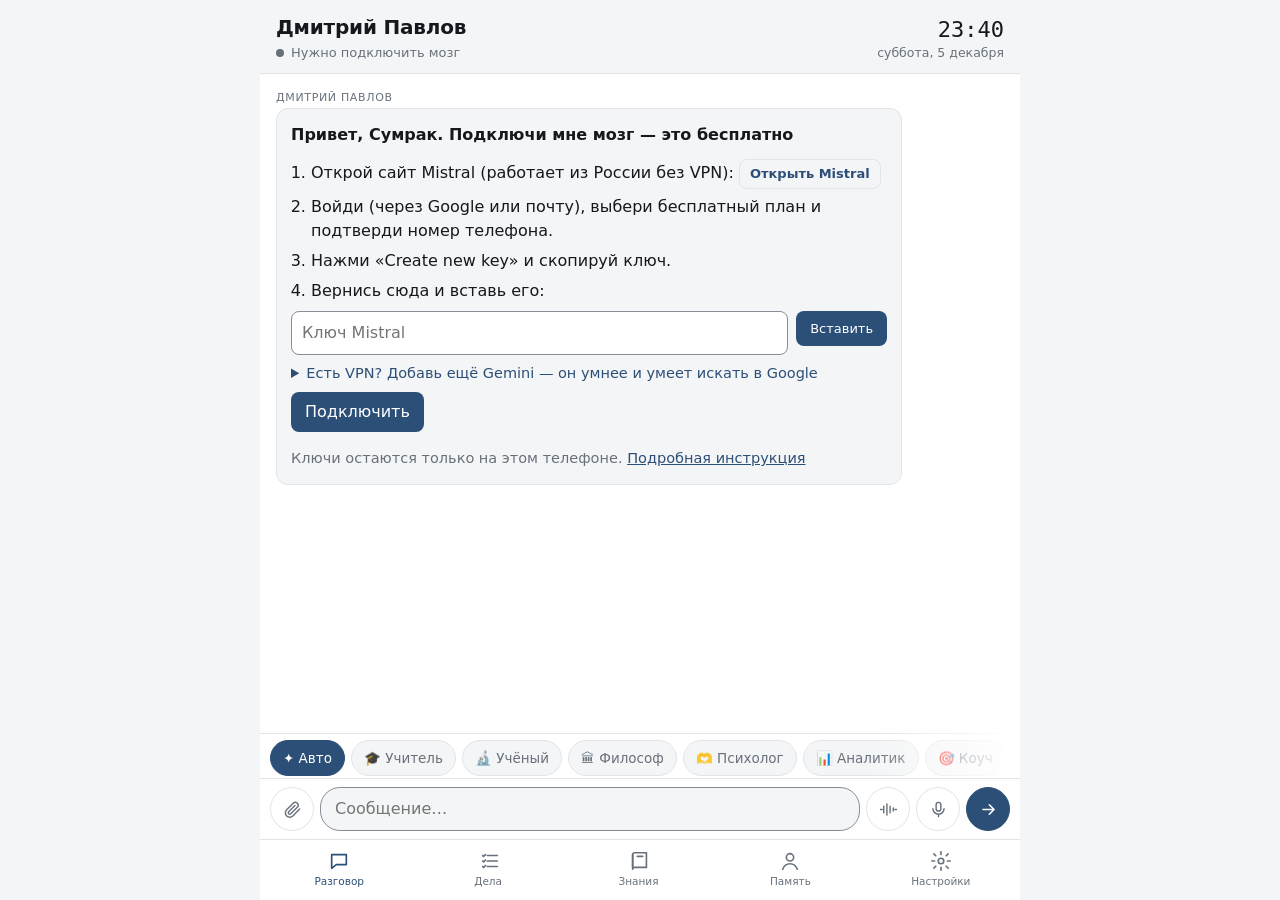
==== commit 4bf63a13: "3.14.0: документы Word/PDF, работа с большими файлами, будильник и таймер через «Команды» - 📎 в чате" ====
--- a/index.html
+++ b/index.html
@@ -41,10 +41,11 @@
         <button type="button" class="vb-done" id="vbDone">Готово</button>
       </div>
       <div class="photo-prev" id="photoPrev" hidden><img id="photoImg" alt="Фото к сообщению"><span>Фото прикреплено</span><button type="button" class="x" id="photoDel" aria-label="Убрать фото">×</button></div>
+      <div class="photo-prev" id="docPrev" hidden><span class="doc-ico">📄</span><span id="docPrevText"></span><button type="button" class="x" id="docDel" aria-label="Убрать документ">×</button></div>
       <form class="composer" id="form">
-        <input type="file" id="photo" accept="image/*" hidden>
-        <button type="button" class="ib" id="photoBtn" title="Фото" aria-label="Прикрепить фото">
-          <svg viewBox="0 0 24 24" fill="none" stroke="currentColor" stroke-width="1.8" stroke-linecap="round" stroke-linejoin="round"><path d="M4 8h3l2-3h6l2 3h3v11H4z"/><circle cx="12" cy="13" r="3.5"/></svg>
+        <input type="file" id="photo" accept="image/*,.pdf,.docx,.txt,.md,.csv,application/pdf,text/plain,application/vnd.openxmlformats-officedocument.wordprocessingml.document" hidden>
+        <button type="button" class="ib" id="photoBtn" title="Фото или документ" aria-label="Прикрепить фото или документ">
+          <svg viewBox="0 0 24 24" fill="none" stroke="currentColor" stroke-width="1.8" stroke-linecap="round" stroke-linejoin="round"><path d="M21 11.5l-8.6 8.6a5.5 5.5 0 0 1-7.8-7.8l8.6-8.6a3.7 3.7 0 0 1 5.2 5.2l-8.6 8.6a1.8 1.8 0 0 1-2.6-2.6l7.9-7.9"/></svg>
         </button>
         <textarea id="input" rows="1" placeholder="Сообщение…" aria-label="Сообщение"></textarea>
         <button type="button" class="ib" id="talk" title="Голосовой разговор" aria-label="Голосовой разговор">
@@ -226,6 +227,11 @@
         <select id="sttMode"><option value="auto">Нейросетью (надёжно на iPhone)</option><option value="ios">Встроенное в iOS</option></select>
         <div class="row-btns"><button type="button" id="testVoice">Проверить голос</button></div>
       </div>
+      <div class="field">
+        <label for="talkPause">Сколько ждать, когда ты замолчал</label>
+        <select id="talkPause"><option value="1.5">1,5 секунды — быстро</option><option value="2.5">2,5 секунды (обычно)</option><option value="3.5">3,5 секунды — неторопливо</option><option value="5">5 секунд — когда долго обдумываешь</option></select>
+        <p class="small">После такой паузы я считаю, что ты договорил, и отвечаю. Можно не ждать — нажми на круг (или «Готово»).</p>
+      </div>
       <label class="check"><input type="checkbox" id="speakOn"> Отвечать голосом в чате</label>
       <label class="check"><input type="checkbox" id="handsFree"> В голосовом разговоре слушать дальше без нажатий</label>
       <label class="check"><input type="checkbox" id="talkOnOpen"> Открывать Дмитрия сразу в голосовом разговоре</label>
@@ -237,6 +243,10 @@
       <h2>Напоминания iPhone</h2>
       <p class="small">Чтобы напоминания звенели при закрытом приложении, один раз создай команду «ДП Напоминание»: <a href="guide.html#reminders">инструкция</a>.</p>
       <div class="row-btns"><button type="button" id="testReminder">Проверить команду</button></div>
+
+      <h2>Команды iPhone</h2>
+      <p class="small">Будильник, таймер и раскладка файлов по папкам: скажи «поставь будильник на 7:30» — под ответом будет кнопка. Она запускает команду «ДП Действие» в приложении «Команды». Создай её один раз: <a href="guide.html#apps">инструкция</a>.</p>
+      <div class="row-btns"><button type="button" id="testAlarm">Проверить: таймер на 1 минуту</button></div>
 
       <h2>Проверка системы</h2>
       <p class="small">Если что-то не работает — нажми, и я покажу, что именно.</p>
--- a/style.css
+++ b/style.css
@@ -26,6 +26,8 @@
   padding:12px max(16px,env(safe-area-inset-right,0px)) 10px max(16px,env(safe-area-inset-left,0px))}
 .who h1{margin:0;font-size:20px;font-weight:600;letter-spacing:-.01em}
 .who p{margin:1px 0 0;color:var(--muted);font-size:13px;display:flex;align-items:center;gap:7px}
+.who p #status{white-space:nowrap;overflow:hidden;text-overflow:ellipsis;min-width:0}
+.who{min-width:0}
 .dot{width:8px;height:8px;border-radius:50%;background:var(--muted);flex:none}
 .dot.on{background:var(--ok)}
 .dot.warn{background:var(--warn)}
@@ -217,3 +219,12 @@
 .row-btns button.danger{color:#b3261e;border-color:color-mix(in srgb,#b3261e 45%,var(--line))}
 @media (prefers-color-scheme:dark){.row-btns button.danger{color:#f2a19b}}
 .group-note{margin:6px 2px 0}
+.filecard{display:grid;grid-template-columns:auto 1fr;gap:4px 10px;align-items:center;margin-top:8px;padding:10px 12px;border:1px solid var(--field);border-radius:12px;background:var(--bg);max-width:420px}
+.filecard .fc-ico{font-size:26px;grid-row:span 1}
+.filecard .fc-meta{display:flex;flex-direction:column;min-width:0}
+.filecard .fc-meta b{overflow:hidden;text-overflow:ellipsis;white-space:nowrap}
+.filecard .fc-meta span{font-size:12.5px;color:var(--muted)}
+.filecard .acts{grid-column:1/-1;margin-top:4px}
+.pill.primary{background:var(--accent);color:var(--on-accent);border-color:var(--accent)}
+#docPrev .doc-ico{font-size:22px}
+#docPrev span#docPrevText{flex:1;min-width:0;font-size:13.5px}
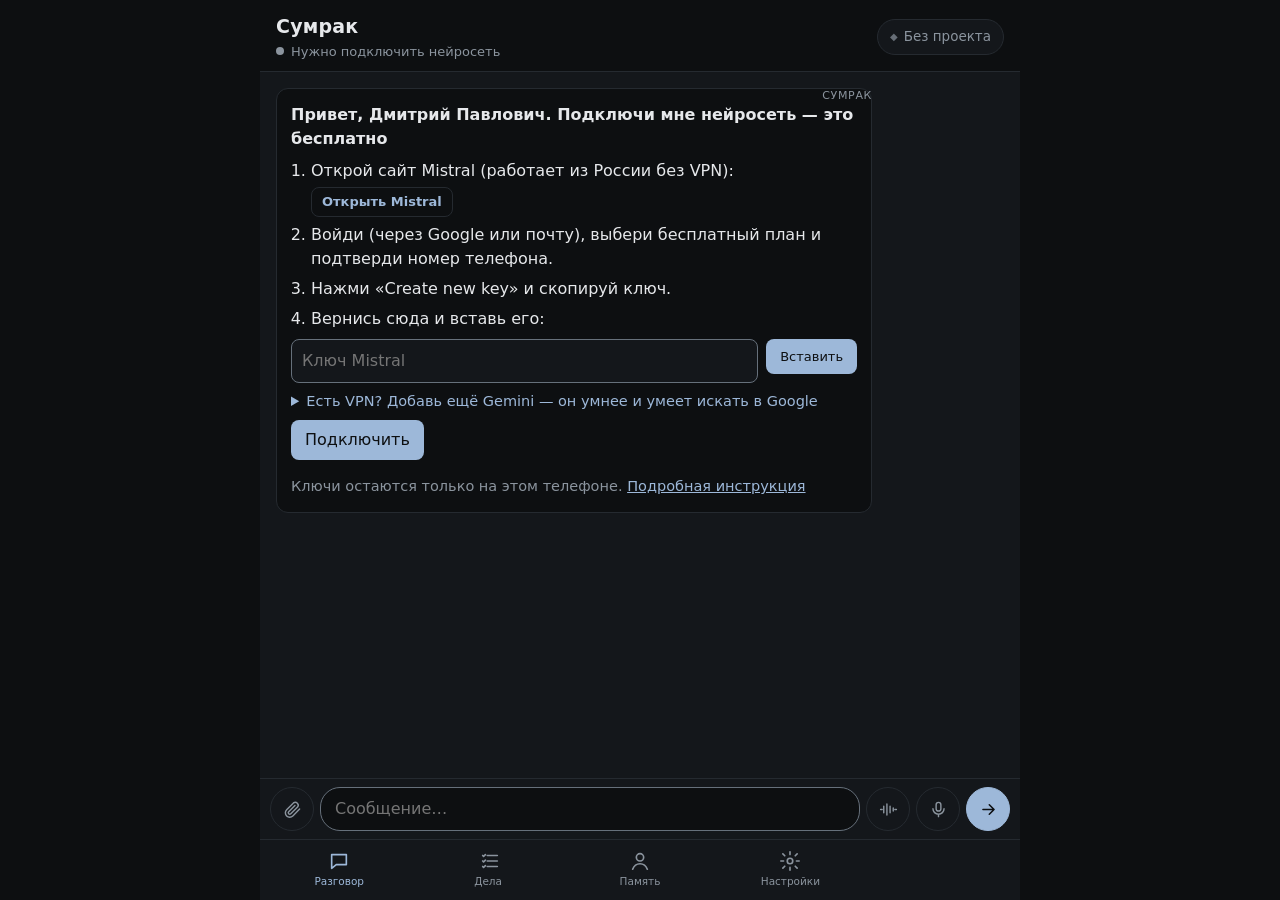
==== commit 085e0b10: "4.0.0: один Сумрак — без режимов, без голоса при открытии, проекты, тёмная тема - Убраны режимы-эксп" ====
--- a/index.html
+++ b/index.html
@@ -4,14 +4,13 @@
 <meta charset="utf-8">
 <meta name="robots" content="noindex,nofollow">
 <meta name="viewport" content="width=device-width,initial-scale=1,viewport-fit=cover">
-<title>Дмитрий Павлов</title>
-<meta name="description" content="Личный ИИ-ассистент Сумрака">
-<meta name="theme-color" content="#f4f5f6" media="(prefers-color-scheme: light)">
-<meta name="theme-color" content="#0f1113" media="(prefers-color-scheme: dark)">
+<title>Сумрак</title>
+<meta name="description" content="Личный ИИ-ассистент Дмитрия Павловича">
+<meta name="theme-color" content="#0d0f11">
 <meta name="apple-mobile-web-app-capable" content="yes">
 <meta name="mobile-web-app-capable" content="yes">
-<meta name="apple-mobile-web-app-title" content="Дмитрий">
-<meta name="apple-mobile-web-app-status-bar-style" content="default">
+<meta name="apple-mobile-web-app-title" content="Сумрак">
+<meta name="apple-mobile-web-app-status-bar-style" content="black-translucent">
 <link rel="manifest" href="manifest.webmanifest">
 <link rel="icon" href="icons/icon-192.png">
 <link rel="apple-touch-icon" href="icons/apple-touch-icon.png">
@@ -21,17 +20,17 @@
 <div class="app">
   <header class="top">
     <div class="who">
-      <h1>Дмитрий Павлов</h1>
+      <h1>Сумрак</h1>
       <p><span class="dot" id="dot"></span><span id="status">Готовлюсь…</span></p>
     </div>
-    <div class="clock"><div class="t" id="time">--:--</div><div class="d" id="date"></div></div>
+    <button type="button" class="proj-chip" id="projChip" aria-haspopup="dialog" aria-label="Проект"><span class="pc-ico" aria-hidden="true">◆</span><span id="projName">Без проекта</span></button>
   </header>
 
   <main class="views">
     <!-- ============ Разговор ============ -->
     <section class="view chat" id="v-chat" aria-label="Разговор">
+      <div class="brief" id="brief" hidden></div>
       <div class="log" id="log" aria-live="polite"></div>
-      <div class="modes" id="modes" role="toolbar" aria-label="Режим"></div>
       <div class="hint" id="hint" hidden></div>
       <div class="voicebar" id="voiceBar" data-st="starting" hidden role="status" aria-live="polite">
         <div class="vb-level" aria-hidden="true"><i></i><i></i><i></i><i></i><i></i></div>
@@ -83,46 +82,11 @@
       </form>
     </section>
 
-    <!-- ============ Знания ============ -->
-    <section class="view page" id="v-know" aria-label="Знания">
-      <h2>Научить Дмитрия</h2>
-      <p class="small">Дай мне материал — я изучу его, сделаю конспект и буду опираться на него в ответах. PDF и Word на сотни страниц читаю прямо на телефоне. Или просто скажи в разговоре: «Научись…».</p>
-      <div class="seg" id="teachSeg">
-        <button type="button" data-k="text" aria-pressed="true">Текст</button>
-        <button type="button" data-k="url" aria-pressed="false">Ссылка</button>
-        <button type="button" data-k="file" aria-pressed="false">Файл / фото</button>
-      </div>
-      <form class="field" id="teachForm">
-        <input id="tTitle" placeholder="Название (необязательно)" aria-label="Название">
-        <textarea id="tText" rows="5" placeholder="Вставь текст: конспект, статью, инструкцию, правила…" aria-label="Текст"></textarea>
-        <input id="tUrl" type="url" placeholder="https://…" aria-label="Ссылка" hidden>
-        <input id="tFile" type="file" accept=".txt,.md,.csv,.json,.pdf,.docx,image/*,text/*,application/pdf,application/vnd.openxmlformats-officedocument.wordprocessingml.document" aria-label="Файл" hidden>
-        <div class="row-btns"><button type="submit" class="primary-btn" id="tGo">Изучить</button><span class="small" id="tOut"></span></div>
-      </form>
-      <h2>Изученные материалы <span id="dstat"></span></h2>
-      <ul class="list" id="docs"></ul>
-
-      <h2>Карточки для повторения <span id="cstat"></span></h2>
-      <p class="small">Когда учишься, скажи «сделай карточки» — я составлю их и буду спрашивать по расписанию интервального повторения.</p>
-      <div class="row-btns"><button type="button" class="primary-btn" id="reviewBtn">Повторить</button></div>
-
-      <h2>Навыки <span id="sstat"></span></h2>
-      <p class="small">Скажи: «Научись: когда я прошу план тренировки — …». Я перескажу, как понял, и сохраню после твоего «да».</p>
-      <ul class="list" id="skills"></ul>
-
-      <h2>Мои недочёты <span id="mistat"></span></h2>
-      <p class="small">Самоанализ: ошибки, которые я заметил сам, по твоим поправкам и 👎, и при ежедневной самопроверке переписки. Спроси меня «в чём твои недочёты?» — расскажу по этому списку.</p>
-      <div class="row-btns"><button type="button" id="selfReviewBtn">Проверить себя сейчас</button></div>
-      <ul class="list" id="mistakes"></ul>
-
-      <h2>Уроки <span id="lstat"></span></h2>
-      <p class="small">Правила, которые я вывел из твоих поправок и оценок 👎.</p>
-      <ul class="list" id="lessons"></ul>
-    </section>
+
 
     <!-- ============ Память ============ -->
     <section class="view page" id="v-mem" aria-label="Память">
-      <h2>Профиль Сумрака</h2>
+      <h2>Профиль Дмитрия Павловича</h2>
       <p class="small">Главное о тебе — я держу это в голове всегда. Обновляю сам раз в день, можно поправить.</p>
       <div class="field">
         <label for="cProfile">Кто ты</label><textarea id="cProfile" rows="2"></textarea>
@@ -142,11 +106,46 @@
       <div class="row-btns"><button type="button" id="tidy">Навести порядок в памяти</button></div>
       <h2>История наших разговоров</h2>
       <p class="diary" id="diary"></p>
+    
+      <!-- материалы, навыки, недочёты, уроки (раньше — отдельная вкладка «Знания») -->
+      <h2>Материалы: научить Сумрака</h2>
+      <p class="small">Дай мне материал — я изучу его, сделаю конспект и буду опираться на него в ответах. PDF и Word на сотни страниц читаю прямо на телефоне. Или просто скажи в разговоре: «Научись…».</p>
+      <div class="seg" id="teachSeg">
+        <button type="button" data-k="text" aria-pressed="true">Текст</button>
+        <button type="button" data-k="url" aria-pressed="false">Ссылка</button>
+        <button type="button" data-k="file" aria-pressed="false">Файл / фото</button>
+      </div>
+      <form class="field" id="teachForm">
+        <input id="tTitle" placeholder="Название (необязательно)" aria-label="Название">
+        <textarea id="tText" rows="5" placeholder="Вставь текст: конспект, статью, инструкцию, правила…" aria-label="Текст"></textarea>
+        <input id="tUrl" type="url" placeholder="https://…" aria-label="Ссылка" hidden>
+        <input id="tFile" type="file" accept=".txt,.md,.csv,.json,.pdf,.docx,image/*,text/*,application/pdf,application/vnd.openxmlformats-officedocument.wordprocessingml.document" aria-label="Файл" hidden>
+        <div class="row-btns"><button type="submit" class="primary-btn" id="tGo">Изучить</button><span class="small" id="tOut"></span></div>
+      </form>
+      <h2>Изученные материалы <span id="dstat"></span></h2>
+      <ul class="list" id="docs"></ul>
+
+      <h2>Карточки для повторения <span id="cstat"></span></h2>
+      <p class="small">Когда учишься, скажи «сделай карточки» — я составлю их и буду спрашивать по расписанию интервального повторения.</p>
+      <div class="row-btns"><button type="button" class="primary-btn" id="reviewBtn">Повторить</button></div>
+
+      <h2>Навыки <span id="sstat"></span></h2>
+      <p class="small">Скажи: «Научись: когда я прошу план тренировки — …». Я перескажу, как понял, и сохраню после твоего «да».</p>
+      <ul class="list" id="skills"></ul>
+
+      <h2>Мои недочёты <span id="mistat"></span></h2>
+      <p class="small">Самоанализ: ошибки, которые я заметил сам, по твоим поправкам и оценкам «Плохо», и при ежедневной самопроверке переписки. Спроси меня «в чём твои недочёты?» — расскажу по этому списку.</p>
+      <div class="row-btns"><button type="button" id="selfReviewBtn">Проверить себя сейчас</button></div>
+      <ul class="list" id="mistakes"></ul>
+
+      <h2>Уроки <span id="lstat"></span></h2>
+      <p class="small">Правила, которые я вывел из твоих поправок и оценок «Плохо».</p>
+      <ul class="list" id="lessons"></ul>
     </section>
 
     <!-- ============ Настройки ============ -->
     <section class="view page" id="v-set" aria-label="Настройки">
-      <h2>Мозг</h2>
+      <h2>Нейросеть</h2>
       <div class="field">
         <label for="brain">Какую нейросеть использовать</label>
         <select id="brain">
@@ -201,7 +200,7 @@
 
       <h2>Голос</h2>
       <div class="field">
-        <label for="voiceMode">Чем говорит Дмитрий</label>
+        <label for="voiceMode">Чем говорит Сумрак</label>
         <select id="voiceMode">
           <option value="local">Нейросеть на телефоне — естественный голос, бесплатно, без лимитов (рекомендую)</option>
           <option value="live">Живой голос Gemini (маленький дневной лимит)</option>
@@ -232,20 +231,21 @@
         <select id="talkPause"><option value="1.5">1,5 секунды — быстро</option><option value="2.5">2,5 секунды (обычно)</option><option value="3.5">3,5 секунды — неторопливо</option><option value="5">5 секунд — когда долго обдумываешь</option></select>
         <p class="small">После такой паузы я считаю, что ты договорил, и отвечаю. Можно не ждать — нажми на круг (или «Готово»).</p>
       </div>
+      <label class="check"><input type="checkbox" id="incognito"> Инкогнито: этот разговор не запоминать (до закрытия приложения)</label>
       <label class="check"><input type="checkbox" id="speakOn"> Отвечать голосом в чате</label>
       <label class="check"><input type="checkbox" id="handsFree"> В голосовом разговоре слушать дальше без нажатий</label>
-      <label class="check"><input type="checkbox" id="talkOnOpen"> Открывать Дмитрия сразу в голосовом разговоре</label>
+      <label class="check"><input type="checkbox" id="talkOnOpen"> Открывать Сумрака сразу в голосовом разговоре</label>
 
       <h2>Поведение</h2>
       <label class="check"><input type="checkbox" id="briefing"> Утренняя сводка при первом открытии за день</label>
       <label class="check"><input type="checkbox" id="autoReminders"> Сразу отправлять новые напоминания в iPhone</label>
 
       <h2>Напоминания iPhone</h2>
-      <p class="small">Чтобы напоминания звенели при закрытом приложении, один раз создай команду «ДП Напоминание»: <a href="guide.html#reminders">инструкция</a>.</p>
+      <p class="small">Чтобы напоминания звенели при закрытом приложении, один раз создай команду «Сумрак Напоминание»: <a href="guide.html#reminders">инструкция</a>.</p>
       <div class="row-btns"><button type="button" id="testReminder">Проверить команду</button></div>
 
       <h2>Команды iPhone</h2>
-      <p class="small">Будильник, таймер и раскладка файлов по папкам: скажи «поставь будильник на 7:30» — под ответом будет кнопка. Она запускает команду «ДП Действие» в приложении «Команды». Создай её один раз: <a href="guide.html#apps">инструкция</a>.</p>
+      <p class="small">Будильник, таймер и раскладка файлов по папкам: скажи «поставь будильник на 7:30» — под ответом будет кнопка. Она запускает команду «Сумрак Действие» в приложении «Команды». Создай её один раз: <a href="guide.html#apps">инструкция</a>.</p>
       <div class="row-btns"><button type="button" id="testAlarm">Проверить: таймер на 1 минуту</button></div>
 
       <h2>Проверка системы</h2>
@@ -272,7 +272,6 @@
   <nav class="tabbar" role="tablist">
     <button role="tab" data-tab="chat"><svg viewBox="0 0 24 24" fill="none" stroke="currentColor" stroke-width="1.8" stroke-linecap="round" stroke-linejoin="round"><path d="M4 5h16v11H9l-5 4z"/></svg><span>Разговор</span></button>
     <button role="tab" data-tab="tasks"><svg viewBox="0 0 24 24" fill="none" stroke="currentColor" stroke-width="1.8" stroke-linecap="round" stroke-linejoin="round"><path d="M9 6h11M9 12h11M9 18h11M4 6l1 1 2-2M4 12l1 1 2-2M4 18l1 1 2-2"/></svg><span>Дела<i id="tcount"></i></span></button>
-    <button role="tab" data-tab="know"><svg viewBox="0 0 24 24" fill="none" stroke="currentColor" stroke-width="1.8" stroke-linecap="round" stroke-linejoin="round"><path d="M4 5a2 2 0 0 1 2-2h13v16H6a2 2 0 0 0-2 2z"/><path d="M4 19V5M9 7h6"/></svg><span>Знания<i id="kcount"></i></span></button>
     <button role="tab" data-tab="mem"><svg viewBox="0 0 24 24" fill="none" stroke="currentColor" stroke-width="1.8" stroke-linecap="round" stroke-linejoin="round"><circle cx="12" cy="8" r="4"/><path d="M4 21c1.5-4 4.5-6 8-6s6.5 2 8 6"/></svg><span>Память</span></button>
     <button role="tab" data-tab="set"><svg viewBox="0 0 24 24" fill="none" stroke="currentColor" stroke-width="1.8" stroke-linecap="round" stroke-linejoin="round"><circle cx="12" cy="12" r="3"/><path d="M12 2v3M12 19v3M4.2 4.2l2.1 2.1M17.7 17.7l2.1 2.1M2 12h3M19 12h3M4.2 19.8l2.1-2.1M17.7 6.3l2.1-2.1"/></svg><span>Настройки</span></button>
   </nav>
@@ -288,6 +287,14 @@
   <button type="button" class="talk-type" id="talkType" hidden>Написать текстом</button>
 </div>
 
+<div class="sheet" id="msgMenu" hidden role="menu" aria-label="Действия с сообщением"></div>
+<div class="sheet-back" id="sheetBack" hidden></div>
+<div class="sheet" id="projSheet" hidden role="dialog" aria-label="Проекты">
+  <div class="sheet-h"><b>Проекты</b><button type="button" class="x" id="projClose" aria-label="Закрыть">×</button></div>
+  <p class="small">Проект — рабочий контекст: его дела, заметки, решения и материалы. Внутри проекта «что осталось?» и «что решили?» — про него. Можно и голосом: «займёмся диссертацией».</p>
+  <div id="projList"></div>
+  <form class="add" id="projAdd"><input id="projNew" placeholder="Новый проект" aria-label="Новый проект"><button type="submit">Создать</button></form>
+</div>
 <div class="toast" id="toast" hidden role="alert"><span id="toastText"></span><button type="button" id="toastOk">Понял</button></div>
 <script type="module" src="js/main.js"></script>
 </body>
--- a/style.css
+++ b/style.css
@@ -1,14 +1,12 @@
-/* Дмитрий Павлов — минималистичный интерфейс. Разговор на весь экран, нижняя панель вкладок как в приложениях iOS. */
+/* Сумрак — тёмный графитовый интерфейс: спокойный, без визуального шума, удобный одной рукой.
+   Контраст проверен: основной текст ≥13:1, вторичный ≥5:1, рамки полей ≥3:1. */
 :root{
-  --bg:#f4f5f6; --surface:#ffffff; --line:#e1e4e8; --field:#868e98; --fg:#15181c; --muted:#68717b;
-  --accent:#2c4f78; --accent-soft:#e7edf5; --ok:#2f7a4f; --warn:#a45a12; --on-accent:#ffffff;
+  --bg:#0d0f11; --surface:#14171b; --raise:#1b1f24; --line:#252a30; --field:#66707b; --fg:#e6e8eb; --muted:#8b949e;
+  --accent:#9db8d9; --accent-soft:#1e2630; --ok:#6cc391; --warn:#e2a35c; --on-accent:#0d0f11;
   --font-body:-apple-system,"SF Pro Text","Onest",system-ui,"Segoe UI",Roboto,sans-serif;
   --font-mono:ui-monospace,"SF Mono",Menlo,Consolas,monospace;
-  color-scheme:light;
+  color-scheme:dark;
 }
-@media (prefers-color-scheme:dark){:root{
-  --bg:#0f1113; --surface:#171a1e; --line:#272c32; --field:#67707b; --fg:#e7e9ec; --muted:#8a939d;
-  --accent:#8db2e0; --accent-soft:#1c2633; --ok:#6cc391; --warn:#e2a35c; --on-accent:#0f1113; color-scheme:dark}}
 
 *{box-sizing:border-box}
 html,body{height:100%;margin:0}
@@ -33,9 +31,6 @@
 .dot.warn{background:var(--warn)}
 .dot.listen{background:var(--warn);animation:pulse 1.4s ease-in-out infinite}
 @keyframes pulse{50%{opacity:.35}}
-.clock{text-align:right}
-.clock .t{font-family:var(--font-mono);font-size:22px;font-weight:500;font-variant-numeric:tabular-nums;line-height:1}
-.clock .d{color:var(--muted);font-size:12.5px;margin-top:3px}
 
 .views{flex:1;min-height:0;position:relative}
 .view{position:absolute;inset:0;display:none}
@@ -161,14 +156,8 @@
 .memnote{margin-top:6px;font-size:12.5px;color:var(--muted)}
 .pill.on{border-color:var(--accent);color:var(--accent);background:var(--accent-soft)}
 .why{margin-top:8px}
-.modes{display:flex;gap:6px;overflow-x:auto;-webkit-overflow-scrolling:touch;scrollbar-width:none;
-  padding:6px max(10px,env(safe-area-inset-right,0px)) 2px max(10px,env(safe-area-inset-left,0px));border-top:1px solid var(--line)}
-.modes::-webkit-scrollbar{display:none}
-/* Ряд листается вбок: правый край затухает — видно, что дальше есть ещё (пропадает, когда долистал) */
-.modes.more{-webkit-mask-image:linear-gradient(to right,#000 80%,transparent);mask-image:linear-gradient(to right,#000 80%,transparent)}
 .chip{flex:none;background:var(--bg);border:1px solid var(--line);border-radius:999px;padding:4px 12px;min-height:36px;font-size:13.5px;color:var(--muted);white-space:nowrap}
 .chip.on{background:var(--accent);border-color:var(--accent);color:var(--on-accent)}
-.modes .sep{flex:none;width:1px;background:var(--line);margin:2px 2px}
 .seg{display:flex;border:1px solid var(--line);border-radius:10px;overflow:hidden;background:var(--surface)}
 .seg button{flex:1;background:none;border:0;padding:9px 6px;font-size:14px;color:var(--muted)}
 .seg button[aria-pressed="true"]{background:var(--accent-soft);color:var(--accent);font-weight:600}
@@ -216,7 +205,7 @@
 .key-row{display:flex;gap:8px}.key-row input{flex:1;min-width:0}
 .more-key summary{cursor:pointer;color:var(--accent);font-size:14.5px}
 .more-key[open] summary{margin-bottom:6px}
-.row-btns button.danger{color:#b3261e;border-color:color-mix(in srgb,#b3261e 45%,var(--line))}
+.row-btns button.danger{color:#f2a19b;border-color:color-mix(in srgb,#b3261e 45%,var(--line))}
 @media (prefers-color-scheme:dark){.row-btns button.danger{color:#f2a19b}}
 .group-note{margin:6px 2px 0}
 .filecard{display:grid;grid-template-columns:auto 1fr;gap:4px 10px;align-items:center;margin-top:8px;padding:10px 12px;border:1px solid var(--field);border-radius:12px;background:var(--bg);max-width:420px}
@@ -228,3 +217,37 @@
 .pill.primary{background:var(--accent);color:var(--on-accent);border-color:var(--accent)}
 #docPrev .doc-ico{font-size:22px}
 #docPrev span#docPrevText{flex:1;min-width:0;font-size:13.5px}
+
+/* ---- 4.0: шапка с проектом, строка важного, меню, окна ---- */
+.top{align-items:center}
+.who h1{font-size:19px;letter-spacing:.01em}
+.proj-chip{display:flex;align-items:center;gap:6px;max-width:52%;min-height:36px;padding:6px 12px;border-radius:999px;border:1px solid var(--line);background:var(--surface);color:var(--muted);font-size:13.5px}
+.proj-chip span#projName{overflow:hidden;text-overflow:ellipsis;white-space:nowrap}
+.proj-chip .pc-ico{font-size:10px;opacity:.7}
+.proj-chip.on{color:var(--fg);border-color:color-mix(in srgb,var(--accent) 45%,var(--line))}
+.proj-chip.on .pc-ico{color:var(--accent);opacity:1}
+.brief{display:flex;flex-wrap:wrap;gap:4px 8px;padding:8px max(16px,env(safe-area-inset-right,0px)) 8px max(16px,env(safe-area-inset-left,0px));font-size:13px;color:var(--muted);border-bottom:1px solid var(--line);background:var(--surface)}
+.brief .sep{opacity:.5}
+.empty-chat{margin:auto;text-align:center;color:var(--muted);display:flex;flex-direction:column;gap:6px;max-width:30ch;padding:24px 0}
+.empty-chat b{color:var(--fg);font-size:18px;font-weight:600;letter-spacing:.02em}
+.msg.me{background:var(--raise);border:1px solid var(--line)}
+.msg.ai .by{display:flex;justify-content:flex-end;margin:0;height:0;overflow:visible}
+.msg.ai{position:relative;padding-right:30px}
+.msg.ai .more{position:absolute;top:-6px;right:-6px;width:36px;height:36px;border:0;background:none;color:var(--muted);font-size:18px;line-height:1;border-radius:10px;opacity:.75}
+.msg.ai .more:active{background:var(--raise)}
+.ptag{display:inline-block;margin-left:6px;font-size:11.5px;color:var(--accent);opacity:.85;white-space:nowrap}
+.sheet-back{position:fixed;inset:0;z-index:40;background:rgba(0,0,0,.45)}
+.sheet{position:fixed;left:0;right:0;bottom:0;z-index:41;max-width:760px;margin:0 auto;background:var(--raise);border:1px solid var(--line);border-bottom:0;border-radius:18px 18px 0 0;
+  padding:10px 12px calc(14px + env(safe-area-inset-bottom,0px));display:flex;flex-direction:column;gap:4px;max-height:80vh;overflow-y:auto;animation:sheetUp .18s ease-out}
+@keyframes sheetUp{from{transform:translateY(24px);opacity:0}}
+#msgMenu button{min-height:48px;text-align:left;padding:10px 14px;border:0;border-radius:12px;background:none;font-size:16px}
+#msgMenu button:active{background:var(--accent-soft)}
+#msgMenu .who{font-size:12.5px;color:var(--muted);padding:4px 14px}
+.sheet-h{display:flex;justify-content:space-between;align-items:center;padding:4px 4px 0}
+.sheet-h b{font-size:16px}
+.proj-line{display:flex;align-items:center;gap:4px}
+.proj-row{flex:1;display:flex;flex-direction:column;align-items:flex-start;gap:1px;text-align:left;min-height:52px;padding:8px 12px;border:1px solid var(--line);border-radius:12px;background:var(--surface);margin:3px 0;font-size:16px}
+.proj-row span{font-size:12.5px;color:var(--muted)}
+.proj-row.on{border-color:var(--accent);background:var(--accent-soft)}
+#projSheet .add{margin-top:6px}
+@media (prefers-reduced-motion:reduce){.sheet{animation:none}}
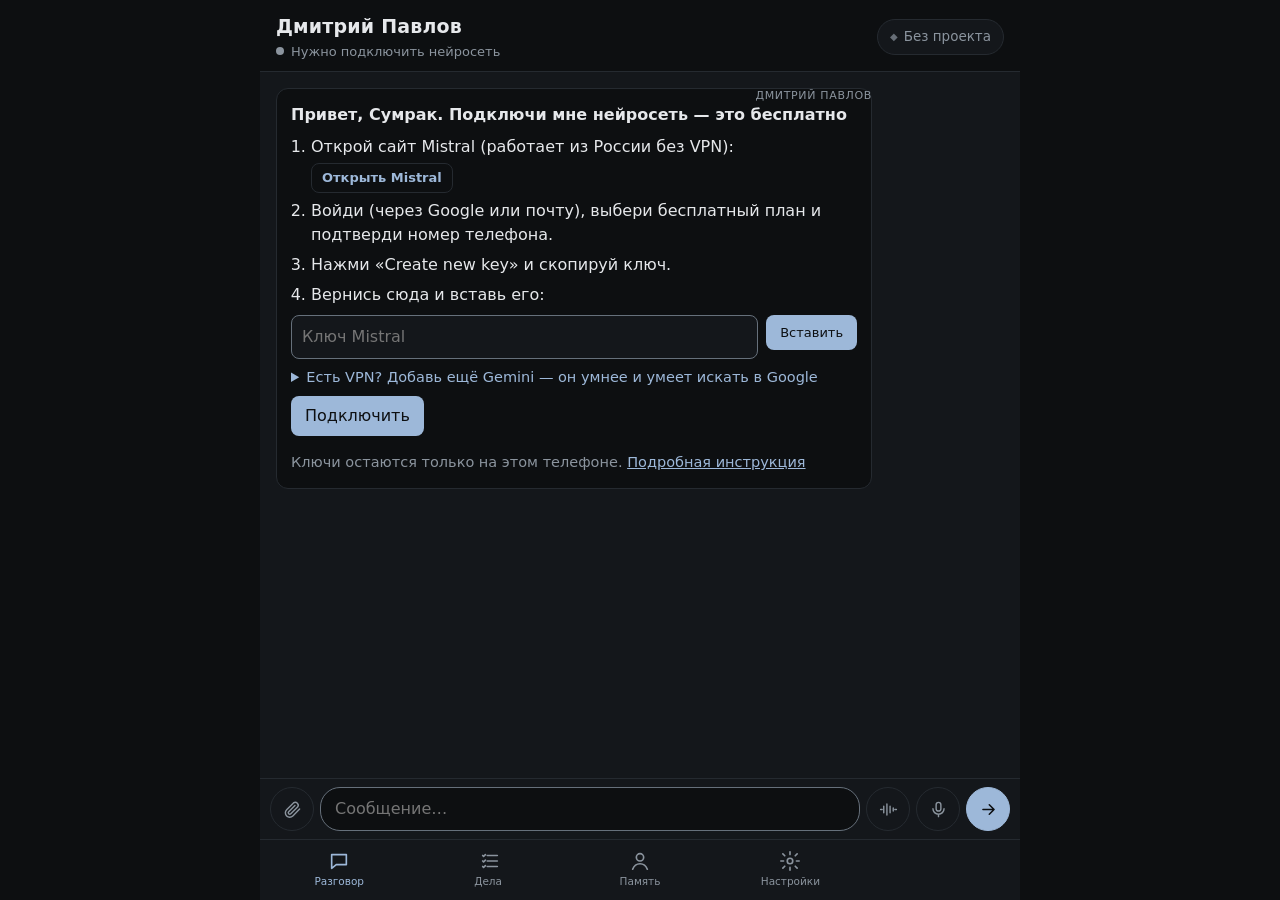
==== commit 534835f7: "4.1.0: имена — Дмитрий Павлов (ассистент) и Сумрак (пользователь); сравнение документов, правка памя" ====
--- a/index.html
+++ b/index.html
@@ -4,12 +4,12 @@
 <meta charset="utf-8">
 <meta name="robots" content="noindex,nofollow">
 <meta name="viewport" content="width=device-width,initial-scale=1,viewport-fit=cover">
-<title>Сумрак</title>
-<meta name="description" content="Личный ИИ-ассистент Дмитрия Павловича">
+<title>Дмитрий Павлов</title>
+<meta name="description" content="Личный ИИ-ассистент Сумрака">
 <meta name="theme-color" content="#0d0f11">
 <meta name="apple-mobile-web-app-capable" content="yes">
 <meta name="mobile-web-app-capable" content="yes">
-<meta name="apple-mobile-web-app-title" content="Сумрак">
+<meta name="apple-mobile-web-app-title" content="Дмитрий">
 <meta name="apple-mobile-web-app-status-bar-style" content="black-translucent">
 <link rel="manifest" href="manifest.webmanifest">
 <link rel="icon" href="icons/icon-192.png">
@@ -20,7 +20,7 @@
 <div class="app">
   <header class="top">
     <div class="who">
-      <h1>Сумрак</h1>
+      <h1>Дмитрий Павлов</h1>
       <p><span class="dot" id="dot"></span><span id="status">Готовлюсь…</span></p>
     </div>
     <button type="button" class="proj-chip" id="projChip" aria-haspopup="dialog" aria-label="Проект"><span class="pc-ico" aria-hidden="true">◆</span><span id="projName">Без проекта</span></button>
@@ -29,7 +29,7 @@
   <main class="views">
     <!-- ============ Разговор ============ -->
     <section class="view chat" id="v-chat" aria-label="Разговор">
-      <div class="brief" id="brief" hidden></div>
+      <button type="button" class="brief" id="brief" hidden aria-label="Открыть дела"></button>
       <div class="log" id="log" aria-live="polite"></div>
       <div class="hint" id="hint" hidden></div>
       <div class="voicebar" id="voiceBar" data-st="starting" hidden role="status" aria-live="polite">
@@ -42,7 +42,7 @@
       <div class="photo-prev" id="photoPrev" hidden><img id="photoImg" alt="Фото к сообщению"><span>Фото прикреплено</span><button type="button" class="x" id="photoDel" aria-label="Убрать фото">×</button></div>
       <div class="photo-prev" id="docPrev" hidden><span class="doc-ico">📄</span><span id="docPrevText"></span><button type="button" class="x" id="docDel" aria-label="Убрать документ">×</button></div>
       <form class="composer" id="form">
-        <input type="file" id="photo" accept="image/*,.pdf,.docx,.txt,.md,.csv,application/pdf,text/plain,application/vnd.openxmlformats-officedocument.wordprocessingml.document" hidden>
+        <input type="file" id="photo" multiple accept="image/*,.pdf,.docx,.txt,.md,.csv,application/pdf,text/plain,application/vnd.openxmlformats-officedocument.wordprocessingml.document" hidden>
         <button type="button" class="ib" id="photoBtn" title="Фото или документ" aria-label="Прикрепить фото или документ">
           <svg viewBox="0 0 24 24" fill="none" stroke="currentColor" stroke-width="1.8" stroke-linecap="round" stroke-linejoin="round"><path d="M21 11.5l-8.6 8.6a5.5 5.5 0 0 1-7.8-7.8l8.6-8.6a3.7 3.7 0 0 1 5.2 5.2l-8.6 8.6a1.8 1.8 0 0 1-2.6-2.6l7.9-7.9"/></svg>
         </button>
@@ -86,7 +86,7 @@
 
     <!-- ============ Память ============ -->
     <section class="view page" id="v-mem" aria-label="Память">
-      <h2>Профиль Дмитрия Павловича</h2>
+      <h2>Профиль Сумрака</h2>
       <p class="small">Главное о тебе — я держу это в голове всегда. Обновляю сам раз в день, можно поправить.</p>
       <div class="field">
         <label for="cProfile">Кто ты</label><textarea id="cProfile" rows="2"></textarea>
@@ -98,6 +98,7 @@
       <h2>Мои выводы о тебе</h2>
       <ul class="list" id="insights"></ul>
       <h2>Что я о тебе знаю <span id="mstat"></span></h2>
+      <p class="small">Запоминаю только важное и надолго: людей, цели, планы, привычки, предпочтения — не случайные фразы из разговора. Нажми на факт, чтобы исправить, × — забыть. Можно и словами: «исправь…», «забудь…».</p>
       <ul class="list" id="facts"></ul>
       <form class="add" id="addFact">
         <input id="newFact" placeholder="Добавить факт о себе" aria-label="Новый факт">
@@ -108,7 +109,7 @@
       <p class="diary" id="diary"></p>
     
       <!-- материалы, навыки, недочёты, уроки (раньше — отдельная вкладка «Знания») -->
-      <h2>Материалы: научить Сумрака</h2>
+      <h2>Материалы: научить Дмитрия Павлова</h2>
       <p class="small">Дай мне материал — я изучу его, сделаю конспект и буду опираться на него в ответах. PDF и Word на сотни страниц читаю прямо на телефоне. Или просто скажи в разговоре: «Научись…».</p>
       <div class="seg" id="teachSeg">
         <button type="button" data-k="text" aria-pressed="true">Текст</button>
@@ -200,7 +201,7 @@
 
       <h2>Голос</h2>
       <div class="field">
-        <label for="voiceMode">Чем говорит Сумрак</label>
+        <label for="voiceMode">Чем говорит Дмитрий Павлов</label>
         <select id="voiceMode">
           <option value="local">Нейросеть на телефоне — естественный голос, бесплатно, без лимитов (рекомендую)</option>
           <option value="live">Живой голос Gemini (маленький дневной лимит)</option>
@@ -234,18 +235,18 @@
       <label class="check"><input type="checkbox" id="incognito"> Инкогнито: этот разговор не запоминать (до закрытия приложения)</label>
       <label class="check"><input type="checkbox" id="speakOn"> Отвечать голосом в чате</label>
       <label class="check"><input type="checkbox" id="handsFree"> В голосовом разговоре слушать дальше без нажатий</label>
-      <label class="check"><input type="checkbox" id="talkOnOpen"> Открывать Сумрака сразу в голосовом разговоре</label>
+      <label class="check"><input type="checkbox" id="talkOnOpen"> Открывать Дмитрия Павлова сразу в голосовом разговоре</label>
 
       <h2>Поведение</h2>
       <label class="check"><input type="checkbox" id="briefing"> Утренняя сводка при первом открытии за день</label>
       <label class="check"><input type="checkbox" id="autoReminders"> Сразу отправлять новые напоминания в iPhone</label>
 
       <h2>Напоминания iPhone</h2>
-      <p class="small">Чтобы напоминания звенели при закрытом приложении, один раз создай команду «Сумрак Напоминание»: <a href="guide.html#reminders">инструкция</a>.</p>
+      <p class="small">Чтобы напоминания звенели при закрытом приложении, один раз создай команду «ДП Напоминание»: <a href="guide.html#reminders">инструкция</a>.</p>
       <div class="row-btns"><button type="button" id="testReminder">Проверить команду</button></div>
 
       <h2>Команды iPhone</h2>
-      <p class="small">Будильник, таймер и раскладка файлов по папкам: скажи «поставь будильник на 7:30» — под ответом будет кнопка. Она запускает команду «Сумрак Действие» в приложении «Команды». Создай её один раз: <a href="guide.html#apps">инструкция</a>.</p>
+      <p class="small">Будильник, таймер и раскладка файлов по папкам: скажи «поставь будильник на 7:30» — под ответом будет кнопка. Она запускает команду «ДП Действие» в приложении «Команды». Создай её один раз: <a href="guide.html#apps">инструкция</a>.</p>
       <div class="row-btns"><button type="button" id="testAlarm">Проверить: таймер на 1 минуту</button></div>
 
       <h2>Проверка системы</h2>
--- a/style.css
+++ b/style.css
@@ -88,6 +88,8 @@
 .row:last-child{border-bottom:0}
 .row.nocheck{grid-template-columns:minmax(0,1fr) auto}
 .row .tx{overflow-wrap:anywhere}
+.row .tx[data-fedit]{cursor:pointer}
+.row .fedit{flex:1;min-width:0}
 .row.done .tx{color:var(--muted);text-decoration:line-through}
 .row .due{display:block;font-family:var(--font-mono);font-size:12.5px;color:var(--muted);font-variant-numeric:tabular-nums}
 .row .due.over{color:var(--warn)}
@@ -226,7 +228,8 @@
 .proj-chip .pc-ico{font-size:10px;opacity:.7}
 .proj-chip.on{color:var(--fg);border-color:color-mix(in srgb,var(--accent) 45%,var(--line))}
 .proj-chip.on .pc-ico{color:var(--accent);opacity:1}
-.brief{display:flex;flex-wrap:wrap;gap:4px 8px;padding:8px max(16px,env(safe-area-inset-right,0px)) 8px max(16px,env(safe-area-inset-left,0px));font-size:13px;color:var(--muted);border-bottom:1px solid var(--line);background:var(--surface)}
+.brief{display:flex;flex-wrap:wrap;gap:4px 8px;padding:8px max(16px,env(safe-area-inset-right,0px)) 8px max(16px,env(safe-area-inset-left,0px));font-size:13px;color:var(--muted);border-bottom:1px solid var(--line);background:var(--surface);width:100%;text-align:left;border-top:0;border-left:0;border-right:0;font:inherit;font-size:13px;cursor:pointer}
+.brief[hidden]{display:none}
 .brief .sep{opacity:.5}
 .empty-chat{margin:auto;text-align:center;color:var(--muted);display:flex;flex-direction:column;gap:6px;max-width:30ch;padding:24px 0}
 .empty-chat b{color:var(--fg);font-size:18px;font-weight:600;letter-spacing:.02em}
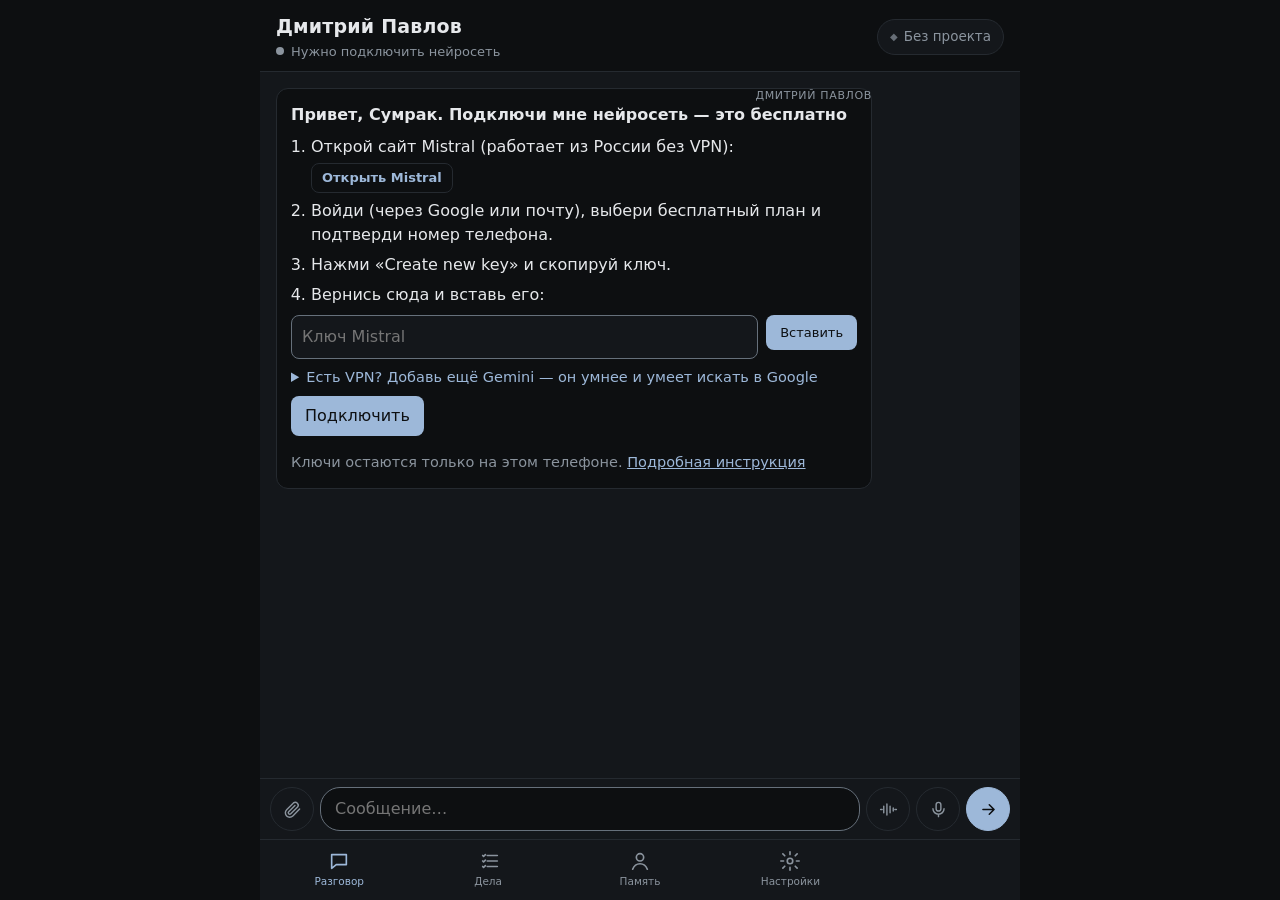
==== commit 3923a285: "4.2.0: «О себе — твоим текстом» — профиль словами пользователя в каждом ответе - Память: новое поле " ====
--- a/index.html
+++ b/index.html
@@ -86,8 +86,14 @@
 
     <!-- ============ Память ============ -->
     <section class="view page" id="v-mem" aria-label="Память">
+      <h2>О себе — твоим текстом</h2>
+      <p class="small">Вставь сюда, кто ты, как с тобой говорить, твои проекты и цели. Я держу это в голове в каждом ответе и не пересказываю без повода. Сам этот текст не меняю.</p>
+      <div class="field">
+        <textarea id="aboutText" rows="6" aria-label="О себе"></textarea>
+        <div class="row-btns"><button type="button" id="saveAbout">Сохранить</button><button type="button" id="pasteAbout">Вставить из буфера</button><span class="small" id="aboutCount"></span></div>
+      </div>
       <h2>Профиль Сумрака</h2>
-      <p class="small">Главное о тебе — я держу это в голове всегда. Обновляю сам раз в день, можно поправить.</p>
+      <p class="small">Моя короткая сводка о тебе по памяти — обновляю сам раз в день, можно поправить.</p>
       <div class="field">
         <label for="cProfile">Кто ты</label><textarea id="cProfile" rows="2"></textarea>
         <label for="cGoals">Цели и планы</label><textarea id="cGoals" rows="2"></textarea>
--- a/style.css
+++ b/style.css
@@ -93,6 +93,8 @@
 .row.done .tx{color:var(--muted);text-decoration:line-through}
 .row .due{display:block;font-family:var(--font-mono);font-size:12.5px;color:var(--muted);font-variant-numeric:tabular-nums}
 .row .due.over{color:var(--warn)}
+#aboutCount{align-self:center}
+#aboutCount.over{color:var(--warn)}
 .row input[type=checkbox]{width:18px;height:18px;margin:3px 0 0;accent-color:var(--accent)}
 .row .btns{display:flex;gap:2px}
 .x{background:none;border:0;color:var(--muted);padding:2px 6px;font-size:16px;line-height:1}
